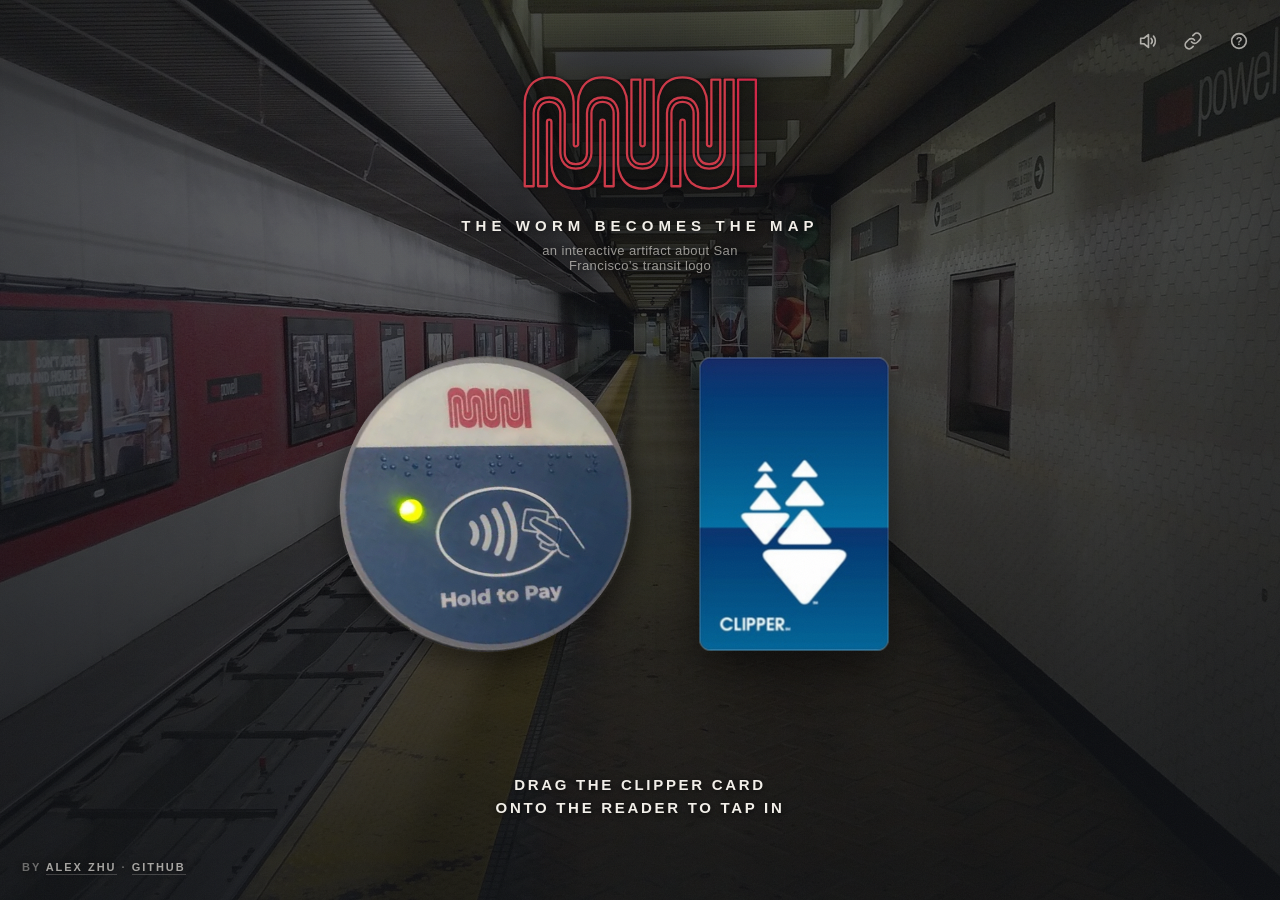
==== index.html @ 680a021d "muniworm title" ====
<!DOCTYPE html>
<html lang="en">
<head>
<meta charset="UTF-8" />
<meta name="viewport" content="width=device-width, initial-scale=1.0" />
<title>muniworm</title>
<meta name="description" content="An interactive piece: San Francisco’s Muni “worm” wordmark draws itself, then morphs into the real Muni Metro light-rail map." />
<meta name="theme-color" content="#11568f" />
<link rel="canonical" href="https://muniworm.vercel.app/" />

<!-- favicon (the worm icon) -->
<link rel="icon" type="image/png" href="muni-worm-icon.png" />
<link rel="apple-touch-icon" href="muni-worm-icon.png" />

<!-- link preview (Open Graph — iMessage, Discord, Slack, Facebook) -->
<meta property="og:type" content="website" />
<meta property="og:site_name" content="muni" />
<meta property="og:title" content="muni · the worm becomes the map" />
<meta property="og:description" content="San Francisco’s Muni “worm” wordmark draws itself, then morphs into the real Muni Metro light-rail map. Tap in and explore." />
<meta property="og:url" content="https://muniworm.vercel.app/" />
<meta property="og:image" content="https://muniworm.vercel.app/og-image.png" />
<meta property="og:image:width" content="1200" />
<meta property="og:image:height" content="630" />
<meta property="og:image:alt" content="The Muni “worm” logo morphed into a stylized San Francisco Muni Metro light-rail map." />

<!-- link preview (Twitter / X) -->
<meta name="twitter:card" content="summary_large_image" />
<meta name="twitter:title" content="muni · the worm becomes the map" />
<meta name="twitter:description" content="San Francisco’s Muni “worm” wordmark draws itself, then morphs into the real Muni Metro light-rail map. Tap in and explore." />
<meta name="twitter:image" content="https://muniworm.vercel.app/og-image.png" />

<link rel="stylesheet" href="styles.css" />
</head>
<body>
  <div class="bg"></div>

  <!-- byline: quiet bottom-left credit, shown on the intro only (fades on tap-in) -->
  <div class="credit" id="credit">by <a href="https://probablyalex.com" target="_blank" rel="noopener noreferrer">Alex Zhu</a> · <a href="https://github.com/probablyalexzhu/muniworm" target="_blank" rel="noopener noreferrer">GitHub</a></div>

  <!-- quiet top-right controls: keyboard help (?) + mute, outline icons -->
  <div class="topright">
    <button class="iconbtn mute" id="mute" type="button" aria-pressed="false" aria-label="Mute sound">
      <svg viewBox="0 0 24 24" aria-hidden="true">
        <path class="spk" d="M4 9 H7.5 L12.5 5 V19 L7.5 15 H4 Z"/>
        <path class="wave" d="M15.5 9.2 A4.2 4.2 0 0 1 15.5 14.8"/>
        <path class="wave" d="M18 6.7 A8 8 0 0 1 18 17.3"/>
        <line class="slash" x1="3.5" y1="3.5" x2="20.5" y2="20.5"/>
      </svg>
    </button>
    <button class="iconbtn share" id="share" type="button" aria-label="Copy a link to this view">
      <svg viewBox="-2 -2 28 28" aria-hidden="true">
        <g class="ic-link">
          <path d="M10 13a5 5 0 0 0 7.54 .54l3-3a5 5 0 0 0-7.07-7.07l-1.72 1.71"/>
          <path d="M14 11a5 5 0 0 0-7.54-.54l-3 3a5 5 0 0 0 7.07 7.07l1.71-1.71"/>
        </g>
        <path class="ic-check" d="M20 6 L9 17 L4 12"/>
      </svg>
    </button>
    <button class="iconbtn help" id="help" type="button" aria-expanded="false" aria-controls="keys" aria-label="Keyboard shortcuts">
      <svg viewBox="0 0 24 24" aria-hidden="true">
        <circle cx="12" cy="12" r="8"/>
        <text class="qm" x="12" y="16">?</text>
      </svg>
    </button>
  </div>

  <!-- brief key legend, toggled by the ? button -->
  <div class="keys" id="keys" aria-label="Keyboard shortcuts">
    <h2 class="keys-title">Controls</h2>
    <dl class="keys-list">
      <dt><kbd>←</kbd><kbd>→</kbd></dt><dd>Wind / unwind the morph</dd>
      <dt><kbd>Home</kbd><kbd>End</kbd></dt><dd>Jump to the worm / the map</dd>
      <dt><kbd>J</kbd><span class="rng">–</span><kbd>T</kbd></dt><dd>Focus a line’s story</dd>
      <dt><kbd>I</kbd></dt><dd>The worm’s story</dd>
      <dt><kbd>Esc</kbd></dt><dd>Clear selection</dd>
    </dl>
  </div>

  <main>
    <!-- intro framing: what this is, shown only before you tap in (fades on body.playing) -->
    <div class="intro-title" id="introTitle" aria-hidden="true">
      <svg class="it-logo" viewBox="0 0 450 242.38083" role="img" aria-label="muni">
        <g class="it-logo-worm">
          <path d="M 186.58169,175.13043 V 86.598007 c 0,0 0,-26.844754 -27.01179,-26.844754 -26.84491,0 -26.84491,26.844754 -26.84491,26.844754 v 69.262123 c 0,0 0,19.2703 -19.27625,19.2703 -19.228462,0 -19.228462,-19.2703 -19.228462,-19.2703 V 86.598007 c 0,0 0,-26.844754 -26.892545,-26.844754 -26.928272,0 -26.928272,26.844754 -26.928272,26.844754 V 213.3429 H 24.999989 V 67.369547 c 0,0 0,-42.36958 42.327744,-42.36958 42.333847,0 42.333847,42.36958 42.333847,42.36958 l 0.16689,73.669633 c 0,0 -0.16689,3.33399 3.62027,3.33399 4.03786,0 3.9125,-3.87083 3.9125,-3.87083 V 67.369547 c 0,0 0,-42.36958 42.20866,-42.36958 42.41126,0 42.3337,42.36958 42.3337,42.36958 l 0.0779,88.490583 c 0,0 -1.2465,26.97011 26.89255,26.97011 28.17478,0 26.88659,-26.97011 26.88659,-26.97011 l 0.0351,-88.490583 c 0,0 0,-42.36958 42.25628,-42.36958 42.28607,0 42.28607,42.36958 42.28607,42.36958 l 0.1252,73.132793 c 0,0 -0.1252,3.87083 3.74562,3.87083 3.82899,0 3.82899,-3.87083 3.82899,-3.87083 V 28.661921 h 15.40543 V 155.86013 c 0,0 0,19.2703 -19.23442,19.2703 -19.2703,0 -19.2703,-19.2703 -19.2703,-19.2703 V 86.598007 c 0,0 0,-26.844754 -26.88659,-26.844754 -26.85071,0 -26.85071,26.844754 -26.85071,26.844754 v 88.532423 c 0,0 0,42.25033 -42.32789,42.25033 -42.29202,0 -42.29202,-42.25033 -42.29202,-42.25033"/>
          <path d="m 71.204583,175.13051 -0.04133,-73.09114 c 0,0 0,-3.870796 -3.835,-3.870796 -3.864667,0 -3.864667,3.870796 -3.864667,3.870796 V 213.34298 H 48.105784 V 86.598104 c 0,0 0,-19.228467 19.222466,-19.228467 19.234603,0 19.234603,19.228467 19.234603,19.228467 v 69.262146 c 0,0 0,26.97006 26.886397,26.97006 26.97607,0 26.97607,-26.97006 26.97607,-26.97006 V 86.598104 c 0,0 -0.33987,-19.228467 19.14513,-19.228467 19.312,0 19.312,19.228467 19.312,19.228467 V 213.34298 h -15.3578 V 102.03937 c 0,0 0,-3.870796 -3.9542,-3.870796 -3.7456,0 -3.7456,3.870796 -3.7456,3.870796 v 73.09114 c 0,0 -0.501,42.25033 -42.3756,42.25033 -41.8744,0 -42.2442,-42.25033 -42.2442,-42.25033"/>
          <path d="M 209.63918,156.03318 V 28.661968 h 15.4056 V 140.50245 c 0,0 -0.37573,3.8708 3.829,3.8708 4.24047,0 3.829,-3.8708 3.829,-3.8708 V 28.661968 h 15.39347 V 155.86025 c 0,0 1.58653,19.27026 -19.22247,19.27026 -20.77333,0 -19.2346,-19.09733 -19.2346,-19.09733"/>
          <path d="m 302.00658,182.83031 v -80.79094 c 0,0 0,-3.870796 -3.9542,-3.870796 -3.7514,0 -3.7514,3.870796 -3.7514,3.870796 V 213.34298 H 278.90131 V 86.598104 c 0,0 -0.3698,-19.228467 19.15107,-19.228467 19.22846,0 19.22846,19.228467 19.22846,19.228467 v 69.262146 c 0,0 0,26.97006 26.9284,26.97006 26.92827,0 26.92827,-26.97006 26.92827,-26.97006 V 28.661968 h 15.39953 V 182.83031 c 0,0 0,34.55053 -42.3278,34.55053 -42.20266,0 -42.20266,-34.55053 -42.20266,-34.55053"/>
        </g>
        <path class="it-logo-i" d="m 394.28444,28.661968 h 30.7156 V 213.34298 h -30.7156 z m 0,0"/>
      </svg>
      <span class="it-line">the worm becomes the map</span>
      <span class="it-sub">an interactive artifact about San Francisco’s transit logo</span>
    </div>
    <div class="case" id="case">
      <div class="screen" id="stage">
      <svg id="svg" viewBox="0 -20 1200 760" aria-label="Muni worm logo morphing into the real Muni Metro light rail map">
        <defs>
          <!-- "goo": blur + alpha-threshold rounds the coastline and merges the neighborhoods into one silhouette -->
          <filter id="goo" x="-4%" y="-4%" width="108%" height="108%">
            <feGaussianBlur in="SourceGraphic" stdDev="3.5" result="b"/>
            <feColorMatrix in="b" type="matrix" values="1 0 0 0 0  0 1 0 0 0  0 0 1 0 0  0 0 0 20 -9"/>
          </filter>
          <clipPath id="frame"><rect x="0" y="-20" width="1200" height="760"/></clipPath>
        </defs>
        <g id="land" clip-path="url(#frame)"><path id="landPath" filter="url(#goo)" d="M756.9 -51.8 L760.7 -51.2 L764.4 -49.7 L768.2 -47.6 L771.9 -44.6 L775.7 -40.8 L779.1 -38.0 L782.3 -36.2 L785.1 -35.2 L787.6 -35.2 L789.4 -35.5 L790.7 -36.2 L791.3 -37.1 L791.3 -38.3 L791.9 -39.0 L793.2 -39.0 L795.1 -38.3 L797.6 -37.1 L799.3 -36.6 L800.2 -36.9 L800.4 -38.0 L799.8 -39.9 L799.6 -41.6 L799.9 -43.2 L800.7 -44.6 L801.9 -45.8 L803.8 -46.9 L806.3 -47.9 L809.4 -48.7 L813.2 -49.3 L815.9 -49.4 L817.4 -49.1 L817.9 -48.3 L817.3 -47.1 L817.4 -46.3 L818.4 -46.0 L820.1 -46.2 L822.6 -46.8 L824.6 -46.8 L826.2 -46.2 L827.3 -44.9 L827.9 -43.0 L828.4 -41.0 L828.7 -38.8 L828.8 -36.5 L828.8 -34.0 L828.5 -31.9 L827.9 -30.4 L826.9 -29.3 L825.7 -28.7 L825.4 -28.0 L826.0 -27.4 L827.6 -26.8 L830.1 -26.2 L831.8 -26.5 L832.7 -27.7 L832.9 -29.9 L832.3 -33.0 L832.3 -35.4 L832.9 -36.9 L834.1 -37.7 L836.0 -37.7 L837.4 -36.5 L838.4 -34.0 L838.8 -30.2 L838.8 -25.2 L839.1 -21.6 L839.8 -19.4 L840.7 -18.7 L841.9 -19.3 L843.0 -20.4 L844.0 -21.9 L844.8 -24.0 L845.4 -26.5 L846.2 -28.3 L847.1 -29.6 L848.2 -30.2 L849.4 -30.2 L850.1 -29.3 L850.1 -27.4 L849.4 -24.6 L848.2 -20.8 L847.6 -18.0 L847.6 -16.2 L848.2 -15.2 L849.4 -15.2 L850.7 -15.8 L851.9 -17.1 L853.2 -19.0 L854.4 -21.5 L855.5 -22.9 L856.5 -23.2 L857.3 -22.4 L857.9 -20.5 L858.0 -18.8 L857.7 -17.2 L856.9 -15.8 L855.7 -14.6 L855.9 -14.1 L857.4 -14.4 L860.4 -15.5 L864.8 -17.4 L867.9 -17.1 L869.8 -14.6 L870.4 -9.9 L869.8 -3.0 L870.1 1.7 L871.3 4.2 L873.5 4.5 L876.6 2.6 L879.1 1.5 L881.0 1.2 L882.3 1.7 L882.9 2.9 L882.9 4.2 L882.3 5.4 L881.0 6.7 L879.1 7.9 L878.5 8.7 L879.1 9.0 L881.0 8.8 L884.1 8.2 L886.0 8.2 L886.6 8.8 L886.0 10.1 L884.1 12.0 L883.4 13.2 L883.7 13.8 L885.1 13.8 L887.6 13.2 L889.6 13.4 L891.2 14.3 L892.3 16.0 L892.9 18.5 L893.7 20.4 L894.6 21.7 L895.7 22.3 L896.9 22.3 L897.9 22.6 L898.5 23.2 L898.8 24.2 L898.8 25.4 L898.2 26.7 L896.9 27.9 L895.1 29.2 L892.6 30.4 L890.7 31.8 L889.4 33.4 L888.8 35.1 L888.8 37.0 L889.3 38.4 L890.2 39.3 L891.6 39.8 L893.5 39.8 L894.9 40.3 L895.9 41.2 L896.3 42.6 L896.3 44.5 L897.3 45.6 L899.1 45.9 L901.9 45.4 L905.7 44.2 L908.2 43.5 L909.4 43.5 L909.4 44.2 L908.2 45.4 L907.7 46.5 L908.0 47.4 L909.1 48.2 L911.0 48.8 L911.9 49.8 L911.9 51.0 L911.0 52.6 L909.1 54.5 L908.0 56.3 L907.7 58.2 L908.2 60.1 L909.4 62.0 L910.9 63.1 L912.4 63.4 L914.1 62.9 L916.0 61.7 L917.7 60.9 L919.3 60.6 L920.7 60.7 L921.9 61.3 L922.6 62.1 L922.6 63.1 L921.9 64.2 L920.7 65.4 L919.8 67.1 L919.1 69.3 L918.8 72.0 L918.8 75.1 L919.8 78.2 L921.6 81.3 L924.4 84.5 L928.2 87.6 L931.3 90.7 L933.8 93.8 L935.7 97.0 L936.9 100.1 L939.0 102.1 L941.8 103.1 L945.4 102.9 L949.8 101.7 L952.3 101.3 L952.9 102.0 L951.6 103.5 L948.5 106.0 L947.1 107.8 L947.4 108.7 L949.4 108.8 L953.2 108.2 L956.0 108.1 L957.9 108.4 L958.8 109.2 L958.8 110.4 L958.0 111.5 L956.5 112.4 L954.1 113.2 L951.0 113.8 L949.4 114.6 L949.4 115.6 L951.0 116.7 L954.1 117.9 L955.9 118.8 L956.2 119.5 L955.1 119.8 L952.6 119.8 L950.5 120.1 L949.0 120.7 L947.9 121.7 L947.3 122.9 L947.7 123.8 L949.3 124.5 L951.9 124.8 L955.7 124.8 L958.7 125.6 L960.9 127.1 L962.3 129.5 L962.9 132.6 L962.1 134.9 L959.9 136.5 L956.3 137.3 L951.3 137.3 L947.6 137.6 L945.1 138.2 L943.8 139.2 L943.8 140.4 L944.6 141.3 L946.2 142.0 L948.5 142.3 L951.6 142.3 L953.2 142.4 L953.2 142.8 L951.6 143.2 L948.5 143.8 L946.2 144.6 L944.6 145.6 L943.8 146.7 L943.8 147.9 L944.3 148.8 L945.2 149.5 L946.6 149.8 L948.5 149.8 L949.4 150.3 L949.4 151.2 L948.5 152.6 L946.6 154.5 L946.3 156.0 L947.6 157.3 L950.4 158.2 L954.8 158.8 L956.9 159.3 L956.9 159.6 L954.8 159.8 L950.4 159.8 L947.1 160.1 L944.9 160.7 L943.8 161.7 L943.8 162.9 L944.6 163.8 L946.2 164.5 L948.5 164.8 L951.6 164.8 L953.2 165.1 L953.2 165.7 L951.6 166.7 L948.5 167.9 L947.1 169.0 L947.4 169.9 L949.4 170.7 L953.2 171.3 L956.2 171.2 L958.4 170.3 L959.8 168.5 L960.4 166.0 L961.0 165.6 L961.6 167.1 L962.3 170.7 L962.9 176.3 L962.9 180.9 L962.3 184.3 L961.0 186.7 L959.1 187.9 L958.0 188.4 L957.7 188.1 L958.2 187.0 L959.4 185.1 L959.3 183.2 L957.7 181.3 L954.8 179.5 L950.4 177.6 L947.3 177.1 L945.4 178.1 L944.8 180.4 L945.4 184.2 L944.8 187.6 L942.9 190.7 L939.8 193.5 L935.4 196.0 L934.0 198.2 L935.5 200.1 L940.1 201.7 L947.6 202.9 L953.2 204.3 L956.9 205.9 L958.8 207.6 L958.8 209.5 L958.2 210.9 L956.9 211.8 L955.1 212.3 L952.6 212.3 L950.7 212.6 L949.4 213.2 L948.8 214.2 L948.8 215.4 L950.5 216.3 L954.0 217.0 L959.1 217.3 L966.0 217.3 L971.3 218.4 L975.1 220.6 L977.3 223.8 L977.9 228.2 L977.1 230.9 L974.9 231.8 L971.3 231.0 L966.3 228.5 L961.9 226.7 L958.2 225.4 L955.1 224.8 L952.6 224.8 L950.7 225.4 L949.4 226.7 L948.8 228.5 L948.8 231.0 L949.3 232.9 L950.2 234.2 L951.6 234.8 L953.5 234.8 L954.9 235.4 L955.9 236.7 L956.3 238.5 L956.3 241.0 L957.1 243.2 L958.7 245.1 L961.0 246.7 L964.1 247.9 L966.5 249.2 L968.0 250.4 L968.8 251.7 L968.8 252.9 L968.0 253.5 L966.5 253.5 L964.1 252.9 L961.0 251.7 L958.8 251.5 L957.6 252.4 L957.3 254.5 L957.9 257.6 L959.3 260.3 L961.5 262.4 L964.4 264.2 L968.2 265.4 L970.1 266.3 L970.1 267.0 L968.2 267.3 L964.4 267.3 L962.4 267.6 L962.1 268.2 L963.5 269.2 L966.6 270.4 L967.9 271.5 L967.3 272.4 L964.8 273.2 L960.4 273.8 L956.6 275.7 L953.5 278.8 L951.0 283.2 L949.1 288.8 L949.1 292.8 L951.0 294.9 L954.8 295.4 L960.4 294.2 L964.8 294.0 L967.9 294.9 L969.8 297.0 L970.4 300.1 L970.9 301.3 L971.2 300.7 L971.3 298.2 L971.3 293.8 L971.5 291.3 L971.8 290.7 L972.3 292.0 L972.9 295.1 L973.5 296.7 L974.1 296.7 L974.8 295.1 L975.4 292.0 L976.2 289.6 L977.1 288.1 L978.2 287.3 L979.4 287.3 L980.7 289.3 L981.9 293.4 L983.2 299.5 L984.4 307.6 L985.4 312.3 L986.0 313.5 L986.3 311.3 L986.3 305.7 L986.6 301.5 L987.3 298.7 L988.2 297.3 L989.4 297.3 L990.4 298.8 L991.0 302.0 L991.3 306.7 L991.3 312.9 L990.5 317.8 L989.0 321.2 L986.6 323.2 L983.5 323.8 L981.2 325.7 L979.6 328.8 L978.8 333.2 L978.8 338.8 L979.1 343.7 L979.8 347.8 L980.7 351.0 L981.9 353.5 L981.6 355.6 L979.8 357.1 L976.3 358.2 L971.3 358.8 L968.0 359.3 L966.5 359.6 L966.6 359.8 L968.5 359.8 L969.9 360.4 L970.9 361.7 L971.3 363.5 L971.3 366.0 L972.4 368.1 L974.6 369.6 L977.9 370.7 L982.3 371.3 L985.5 372.3 L987.7 373.5 L988.8 375.1 L988.8 377.0 L990.1 378.2 L992.6 378.8 L996.3 378.8 L1001.3 378.2 L1005.2 379.3 L1008.0 382.1 L1009.8 386.7 L1010.4 392.9 L1007.1 397.9 L999.9 401.7 L988.8 404.2 L973.8 405.4 L962.3 406.7 L954.1 407.9 L949.4 409.2 L948.2 410.4 L945.2 410.9 L940.5 410.6 L934.1 409.5 L926.0 407.6 L919.9 406.7 L915.9 406.7 L913.8 407.6 L913.8 409.5 L914.4 411.2 L915.7 412.8 L917.6 414.2 L920.1 415.4 L927.6 416.2 L940.1 416.5 L957.6 416.3 L980.1 415.7 L997.3 416.2 L1009.1 417.8 L1015.7 420.4 L1016.9 424.2 L1018.7 426.8 L1020.9 428.4 L1023.5 428.8 L1026.6 428.2 L1029.9 429.3 L1033.4 432.1 L1036.9 436.7 L1040.7 442.9 L1044.1 448.1 L1047.3 452.1 L1050.1 455.1 L1052.6 457.0 L1054.3 458.8 L1055.2 460.7 L1055.4 462.6 L1054.8 464.5 L1052.4 465.9 L1048.4 466.8 L1042.6 467.3 L1035.1 467.3 L1029.4 467.8 L1025.7 468.7 L1023.8 470.1 L1023.8 472.0 L1024.4 473.7 L1025.7 475.3 L1027.6 476.7 L1030.1 477.9 L1033.5 478.7 L1037.9 479.0 L1043.2 478.8 L1049.4 478.2 L1052.9 478.4 L1053.5 479.3 L1051.3 481.0 L1046.3 483.5 L1041.5 485.4 L1036.8 486.7 L1032.3 487.3 L1027.9 487.3 L1024.3 487.0 L1021.5 486.3 L1019.4 485.4 L1018.2 484.2 L1016.9 484.0 L1015.7 484.9 L1014.4 487.0 L1013.2 490.1 L1012.3 492.8 L1011.6 494.9 L1011.3 496.7 L1011.3 497.9 L1011.6 498.8 L1012.3 499.5 L1013.2 499.8 L1014.4 499.8 L1015.2 500.9 L1015.5 503.1 L1015.4 506.3 L1014.8 510.7 L1014.6 514.2 L1014.9 516.7 L1015.7 518.2 L1016.9 518.8 L1018.5 518.5 L1020.4 517.3 L1022.6 515.1 L1025.1 512.0 L1027.3 509.6 L1029.1 508.1 L1030.7 507.3 L1031.9 507.3 L1033.7 508.2 L1035.9 510.1 L1038.5 512.9 L1041.6 516.7 L1044.9 519.5 L1048.4 521.3 L1051.9 522.3 L1055.7 522.3 L1059.0 521.7 L1061.8 520.4 L1064.1 518.5 L1066.0 516.0 L1067.9 515.1 L1069.8 515.7 L1071.6 517.9 L1073.5 521.7 L1075.2 524.2 L1076.8 525.4 L1078.2 525.4 L1079.4 524.2 L1081.0 523.4 L1082.9 523.1 L1085.1 523.2 L1087.6 523.8 L1089.1 524.8 L1089.8 526.0 L1089.4 527.6 L1088.2 529.5 L1087.4 531.2 L1087.1 532.8 L1087.3 534.2 L1087.9 535.4 L1089.3 536.2 L1091.5 536.5 L1094.4 536.3 L1098.2 535.7 L1101.2 535.7 L1103.4 536.3 L1104.8 537.6 L1105.4 539.5 L1106.5 540.9 L1108.0 541.8 L1110.1 542.3 L1112.6 542.3 L1114.1 542.6 L1114.8 543.2 L1114.4 544.2 L1113.2 545.4 L1112.7 546.3 L1113.0 547.0 L1114.1 547.3 L1116.0 547.3 L1117.1 548.5 L1117.4 551.0 L1116.9 554.8 L1115.7 559.8 L1113.4 563.8 L1109.9 567.0 L1105.4 569.2 L1099.8 570.4 L1095.7 571.8 L1093.2 573.4 L1092.3 575.1 L1092.9 577.0 L1094.0 578.1 L1095.5 578.4 L1097.6 577.9 L1100.1 576.7 L1102.6 575.9 L1105.1 575.6 L1107.6 575.7 L1110.1 576.3 L1110.2 577.3 L1108.0 578.5 L1103.5 580.1 L1096.6 582.0 L1092.4 584.3 L1090.9 587.1 L1091.9 590.4 L1095.7 594.2 L1097.3 596.3 L1096.6 597.0 L1093.8 596.0 L1088.8 593.5 L1085.2 592.3 L1083.0 592.3 L1082.3 593.5 L1082.9 596.0 L1084.8 598.7 L1087.9 601.5 L1092.3 604.5 L1097.9 607.6 L1101.9 610.4 L1104.4 612.9 L1105.4 615.1 L1104.8 617.0 L1103.8 618.4 L1102.6 619.3 L1101.0 619.8 L1099.1 619.8 L1097.1 619.2 L1094.9 617.9 L1092.6 616.0 L1090.1 613.5 L1087.9 612.1 L1086.0 611.8 L1084.4 612.6 L1083.2 614.5 L1084.0 617.1 L1086.8 620.6 L1091.6 624.8 L1098.5 629.8 L1103.4 633.7 L1106.2 636.5 L1106.9 638.2 L1105.7 638.8 L1103.5 638.4 L1100.4 636.8 L1096.3 634.2 L1091.3 630.4 L1087.3 628.2 L1084.1 627.6 L1081.9 628.5 L1080.7 631.0 L1081.0 633.8 L1082.9 637.0 L1086.3 640.4 L1091.3 644.2 L1093.8 646.0 L1093.8 646.0 L1091.3 644.2 L1086.3 640.4 L1082.1 638.2 L1078.7 637.6 L1076.0 638.5 L1074.1 641.0 L1073.7 643.7 L1074.6 646.5 L1076.9 649.5 L1080.7 652.6 L1082.7 654.5 L1083.0 655.1 L1081.6 654.5 L1078.5 652.6 L1075.9 650.9 L1073.7 649.3 L1071.9 647.9 L1070.7 646.7 L1069.9 645.4 L1069.6 644.2 L1069.8 642.9 L1070.4 641.7 L1070.5 640.7 L1070.2 640.1 L1069.4 639.8 L1068.2 639.8 L1067.3 639.5 L1066.6 638.8 L1066.3 637.9 L1066.3 636.7 L1065.5 635.1 L1064.0 633.2 L1061.6 631.0 L1058.5 628.5 L1055.5 626.7 L1052.7 625.4 L1050.1 624.8 L1047.6 624.8 L1045.2 624.3 L1043.0 623.4 L1041.0 622.0 L1039.1 620.1 L1036.6 618.7 L1033.5 617.8 L1029.8 617.3 L1025.4 617.3 L1022.1 617.0 L1019.9 616.3 L1018.8 615.4 L1018.8 614.2 L1018.2 612.8 L1016.9 611.2 L1015.1 609.5 L1012.6 607.6 L1010.4 604.6 L1008.5 600.6 L1006.9 595.4 L1005.7 589.2 L1004.3 584.5 L1002.7 581.3 L1001.0 579.8 L999.1 579.8 L996.9 580.9 L994.4 583.1 L991.6 586.3 L988.5 590.7 L985.4 593.8 L982.3 595.7 L979.1 596.3 L976.0 595.7 L973.5 596.2 L971.6 597.8 L970.4 600.4 L969.8 604.2 L969.6 607.0 L969.9 608.8 L970.7 609.8 L971.9 609.8 L973.4 610.4 L974.9 611.7 L976.6 613.5 L978.5 616.0 L980.4 617.9 L982.3 619.2 L984.1 619.8 L986.0 619.8 L988.7 620.9 L992.1 623.1 L996.3 626.3 L1001.3 630.7 L1004.9 634.6 L1007.1 638.1 L1007.9 641.0 L1007.3 643.5 L1005.5 646.8 L1002.7 650.9 L998.8 655.7 L993.8 661.3 L990.1 666.0 L987.6 669.8 L986.3 672.6 L986.3 674.5 L986.9 676.3 L988.2 678.2 L990.1 680.1 L992.6 682.0 L994.4 683.7 L995.7 685.3 L996.3 686.7 L996.3 687.9 L997.4 688.5 L999.6 688.5 L1002.9 687.9 L1007.3 686.7 L1010.9 686.2 L1013.7 686.5 L1015.7 687.6 L1016.9 689.5 L1015.7 690.9 L1011.9 691.8 L1005.7 692.3 L996.9 692.3 L988.2 691.7 L979.4 690.4 L970.7 688.5 L961.9 686.0 L954.9 684.8 L949.6 684.8 L946.0 686.0 L944.1 688.5 L942.1 689.9 L939.9 690.3 L937.6 689.5 L935.1 687.6 L932.4 686.2 L929.6 685.3 L926.6 684.8 L923.5 684.8 L921.0 685.3 L919.1 686.2 L917.9 687.6 L917.3 689.5 L912.7 691.0 L904.3 692.3 L891.9 693.2 L875.7 693.8 L828.2 694.3 L749.4 694.6 L639.4 694.8 L498.2 694.8 L391.0 689.9 L317.9 680.3 L278.8 665.7 L273.8 646.3 L269.4 627.4 L265.7 609.0 L262.6 591.0 L260.1 573.5 L257.9 554.2 L256.0 532.9 L254.4 509.8 L253.2 484.8 L251.9 465.4 L250.7 451.7 L249.4 443.5 L248.2 441.0 L247.4 437.9 L247.1 434.2 L247.3 429.8 L247.9 424.8 L247.7 418.5 L246.8 411.0 L245.1 402.3 L242.6 392.3 L240.4 380.6 L238.5 367.1 L236.9 352.0 L235.7 335.1 L234.3 320.1 L232.7 307.0 L231.0 295.7 L229.1 286.3 L227.7 274.5 L226.8 260.1 L226.3 243.2 L226.3 223.8 L226.0 209.3 L225.4 199.6 L224.4 194.8 L223.2 194.8 L221.9 194.0 L220.7 192.4 L219.4 190.1 L218.2 187.0 L217.4 183.7 L217.1 180.3 L217.3 176.7 L217.9 172.9 L218.7 170.1 L219.6 168.2 L220.7 167.3 L221.9 167.3 L222.9 166.7 L223.5 165.4 L223.8 163.5 L223.8 161.0 L224.3 158.8 L225.2 157.0 L226.6 155.4 L228.5 154.2 L229.8 152.9 L230.4 151.7 L230.4 150.4 L229.8 149.2 L230.2 148.1 L231.8 147.1 L234.4 146.3 L238.2 145.7 L242.6 143.5 L247.6 139.8 L253.2 134.5 L259.4 127.6 L265.5 122.6 L271.5 119.5 L277.3 118.2 L282.9 118.8 L288.0 119.0 L292.7 118.7 L296.9 117.9 L300.7 116.7 L304.8 116.3 L309.1 117.0 L313.8 118.5 L318.8 121.0 L322.9 122.6 L326.0 123.2 L328.2 122.9 L329.4 121.7 L331.5 120.7 L334.3 120.1 L337.9 119.8 L342.3 119.8 L346.2 119.2 L349.6 117.9 L352.6 116.0 L355.1 113.5 L357.9 111.7 L361.0 110.4 L364.4 109.8 L368.2 109.8 L371.6 109.2 L374.8 107.9 L377.6 106.0 L380.1 103.5 L382.7 100.3 L385.5 96.2 L388.5 91.3 L391.6 85.7 L394.4 79.3 L396.9 72.1 L399.1 64.2 L401.0 55.4 L403.2 47.4 L405.7 40.3 L408.5 33.8 L411.6 28.2 L414.8 19.9 L417.9 9.0 L421.0 -4.6 L424.1 -20.8 L427.1 -33.0 L429.9 -41.2 L432.6 -45.2 L435.1 -45.2 L437.3 -44.4 L439.1 -42.9 L440.7 -40.5 L441.9 -37.4 L444.6 -34.9 L448.7 -33.0 L454.1 -31.8 L461.0 -31.2 L466.8 -29.7 L471.5 -27.6 L475.1 -24.6 L477.6 -20.8 L479.8 -18.2 L481.6 -16.6 L483.2 -16.2 L484.4 -16.8 L485.5 -16.8 L486.5 -16.2 L487.3 -14.9 L487.9 -13.0 L489.3 -11.2 L491.5 -9.3 L494.4 -7.4 L498.2 -5.5 L502.6 -4.1 L507.6 -3.2 L513.2 -2.7 L519.4 -2.7 L525.9 -3.3 L532.4 -4.6 L539.1 -6.5 L546.0 -9.0 L552.9 -10.8 L559.8 -12.1 L566.6 -12.7 L573.5 -12.7 L580.9 -13.3 L588.7 -14.6 L596.9 -16.5 L605.7 -19.0 L612.7 -20.8 L618.0 -22.1 L621.6 -22.7 L623.5 -22.7 L624.8 -22.4 L625.4 -21.8 L625.4 -20.8 L624.8 -19.6 L627.4 -19.0 L633.4 -19.0 L642.6 -19.6 L655.1 -20.8 L664.9 -21.2 L672.1 -20.5 L676.6 -19.0 L678.5 -16.5 L680.2 -14.7 L681.8 -13.8 L683.2 -13.7 L684.4 -14.3 L685.4 -15.2 L686.0 -16.5 L686.3 -18.0 L686.3 -19.9 L685.9 -21.5 L684.9 -22.7 L683.5 -23.7 L681.6 -24.3 L681.0 -24.7 L681.6 -25.1 L683.5 -25.2 L686.6 -25.2 L689.0 -25.7 L690.5 -26.6 L691.3 -28.0 L691.3 -29.9 L691.9 -31.3 L693.2 -32.2 L695.1 -32.7 L697.6 -32.7 L699.6 -32.2 L701.2 -31.3 L702.3 -29.9 L702.9 -28.0 L703.8 -26.9 L705.1 -26.6 L706.6 -27.1 L708.5 -28.3 L710.4 -29.1 L712.3 -29.4 L714.1 -29.3 L716.0 -28.7 L717.6 -29.0 L718.8 -30.2 L719.8 -32.4 L720.4 -35.5 L720.9 -36.9 L721.2 -36.6 L721.3 -34.6 L721.3 -30.8 L721.6 -27.6 L722.3 -24.7 L723.2 -22.4 L724.4 -20.5 L726.2 -19.0 L728.4 -17.7 L731.0 -16.8 L734.1 -16.2 L737.1 -16.2 L739.9 -16.8 L742.6 -18.0 L745.1 -19.9 L746.8 -21.6 L747.7 -23.2 L747.9 -24.6 L747.3 -25.8 L747.1 -26.8 L747.4 -27.4 L748.2 -27.7 L749.4 -27.7 L749.9 -28.3 L749.6 -29.6 L748.5 -31.5 L746.6 -34.0 L746.0 -35.5 L746.6 -36.2 L748.5 -35.8 L751.6 -34.6 L754.0 -33.3 L755.5 -32.1 L756.3 -30.8 L756.3 -29.6 L757.1 -28.7 L758.7 -28.0 L761.0 -27.7 L764.1 -27.7 L765.9 -27.9 L766.2 -28.2 L765.1 -28.7 L762.6 -29.3 L761.0 -30.1 L760.4 -31.0 L760.7 -32.1 L761.9 -33.3 L763.4 -34.1 L764.9 -34.4 L766.6 -34.3 L768.5 -33.7 L768.7 -34.3 L767.1 -36.2 L763.8 -39.3 L758.8 -43.7 L755.1 -47.1 L752.6 -49.6 L751.3 -51.2 L751.3 -51.8 L752.3 -52.1 L754.1 -52.1ZM1025.7 -205.2 L1026.9 -205.2 L1027.7 -204.7 L1028.0 -203.8 L1027.9 -202.4 L1027.3 -200.5 L1028.5 -198.7 L1031.6 -196.8 L1036.6 -194.9 L1043.5 -193.0 L1050.2 -188.3 L1056.8 -180.8 L1063.2 -170.5 L1069.4 -157.4 L1074.6 -147.1 L1078.7 -139.6 L1081.6 -134.9 L1083.5 -133.0 L1084.6 -130.7 L1084.9 -127.9 L1084.4 -124.6 L1083.2 -120.8 L1083.4 -117.9 L1084.9 -115.7 L1087.9 -114.3 L1092.3 -113.7 L1094.3 -113.2 L1094.0 -112.9 L1091.3 -112.7 L1086.3 -112.7 L1082.6 -112.1 L1080.1 -110.8 L1078.8 -109.0 L1078.8 -106.5 L1078.5 -104.3 L1077.9 -102.4 L1076.9 -100.8 L1075.7 -99.6 L1072.6 -97.7 L1067.6 -95.2 L1060.7 -92.1 L1051.9 -88.3 L1045.7 -84.3 L1041.9 -79.9 L1040.7 -75.2 L1041.9 -70.2 L1044.0 -66.0 L1046.8 -62.6 L1050.4 -59.9 L1054.8 -58.0 L1058.8 -57.4 L1062.6 -58.0 L1066.0 -59.9 L1069.1 -63.0 L1072.4 -65.4 L1075.9 -66.9 L1079.4 -67.7 L1083.2 -67.7 L1086.2 -68.0 L1088.4 -68.7 L1089.8 -69.6 L1090.4 -70.8 L1091.5 -71.9 L1093.0 -72.9 L1095.1 -73.7 L1097.6 -74.3 L1099.9 -74.6 L1102.1 -74.6 L1104.1 -74.3 L1106.0 -73.7 L1107.3 -72.6 L1107.9 -71.0 L1107.9 -69.0 L1107.3 -66.5 L1106.0 -64.1 L1104.1 -61.9 L1101.6 -59.9 L1098.5 -58.0 L1096.3 -54.7 L1095.1 -50.1 L1094.8 -44.0 L1095.4 -36.5 L1095.5 -30.4 L1095.2 -25.7 L1094.4 -22.4 L1093.2 -20.5 L1089.6 -19.4 L1083.7 -19.1 L1075.4 -19.6 L1064.8 -20.8 L1055.4 -23.0 L1047.3 -26.2 L1040.4 -30.2 L1034.8 -35.2 L1030.9 -39.4 L1028.7 -42.9 L1028.2 -45.5 L1029.4 -47.4 L1030.5 -50.5 L1031.5 -54.9 L1032.3 -60.5 L1032.9 -67.4 L1032.4 -74.4 L1030.9 -81.6 L1028.2 -89.0 L1024.4 -96.5 L1021.2 -102.1 L1018.4 -105.8 L1016.0 -107.7 L1014.1 -107.7 L1012.9 -108.2 L1012.3 -109.1 L1012.3 -110.5 L1012.9 -112.4 L1011.9 -116.2 L1009.4 -121.8 L1005.4 -129.3 L999.8 -138.7 L995.5 -146.6 L992.7 -153.2 L991.3 -158.3 L991.3 -162.1 L991.8 -166.2 L992.7 -170.5 L994.1 -175.2 L996.0 -180.2 L998.4 -184.3 L1001.2 -187.4 L1004.4 -189.6 L1008.2 -190.8 L1011.6 -192.4 L1014.8 -194.3 L1017.6 -196.5 L1020.1 -199.0 L1021.9 -201.0 L1023.2 -202.6 L1023.8 -203.7 L1023.8 -204.3 L1024.1 -204.7 L1024.8 -205.1Z M885.1 182.8 L890.3 177.4 L896.0 171.5 L901.9 165.7 L907.6 160.0 L910.8 157.4 L909.8 159.8 L909.3 158.7 L909.9 151.8 L910.4 144.2 L910.9 136.2 L911.5 129.0 L911.7 124.2 L910.9 117.9 L910.0 108.1 L908.6 97.1 L907.8 85.6 L908.8 84.4 L910.8 89.2 L908.4 87.1 L911.2 84.5 L897.3 89.5 L900.5 89.2 L874.5 62.5 L883.0 55.1 L911.3 47.3 L928.5 55.7 L936.6 62.3 L943.5 70.8 L944.9 82.5 L945.7 93.5 L947.0 104.0 L947.9 114.1 L948.9 122.4 L948.7 131.0 L948.1 138.9 L947.6 146.7 L947.0 154.6 L946.4 162.6 L945.0 172.0 L939.8 180.8 L933.5 186.8 L928.0 192.3 L922.5 197.7 L917.1 203.3 L911.6 208.9Z"/></g>
        <g id="stations"></g>
        <g id="lines"></g>
        <g id="caps"></g>
        <!-- the REAL Landor "muni" worm (Wikimedia Commons, public domain). These exact paths are the morph sources. -->
        <g id="worm" transform="translate(330,205) scale(1.2)">
          <path d="M 186.58169,175.13043 V 86.598007 c 0,0 0,-26.844754 -27.01179,-26.844754 -26.84491,0 -26.84491,26.844754 -26.84491,26.844754 v 69.262123 c 0,0 0,19.2703 -19.27625,19.2703 -19.228462,0 -19.228462,-19.2703 -19.228462,-19.2703 V 86.598007 c 0,0 0,-26.844754 -26.892545,-26.844754 -26.928272,0 -26.928272,26.844754 -26.928272,26.844754 V 213.3429 H 24.999989 V 67.369547 c 0,0 0,-42.36958 42.327744,-42.36958 42.333847,0 42.333847,42.36958 42.333847,42.36958 l 0.16689,73.669633 c 0,0 -0.16689,3.33399 3.62027,3.33399 4.03786,0 3.9125,-3.87083 3.9125,-3.87083 V 67.369547 c 0,0 0,-42.36958 42.20866,-42.36958 42.41126,0 42.3337,42.36958 42.3337,42.36958 l 0.0779,88.490583 c 0,0 -1.2465,26.97011 26.89255,26.97011 28.17478,0 26.88659,-26.97011 26.88659,-26.97011 l 0.0351,-88.490583 c 0,0 0,-42.36958 42.25628,-42.36958 42.28607,0 42.28607,42.36958 42.28607,42.36958 l 0.1252,73.132793 c 0,0 -0.1252,3.87083 3.74562,3.87083 3.82899,0 3.82899,-3.87083 3.82899,-3.87083 V 28.661921 h 15.40543 V 155.86013 c 0,0 0,19.2703 -19.23442,19.2703 -19.2703,0 -19.2703,-19.2703 -19.2703,-19.2703 V 86.598007 c 0,0 0,-26.844754 -26.88659,-26.844754 -26.85071,0 -26.85071,26.844754 -26.85071,26.844754 v 88.532423 c 0,0 0,42.25033 -42.32789,42.25033 -42.29202,0 -42.29202,-42.25033 -42.29202,-42.25033"/>
          <path d="m 394.28444,28.661968 h 30.7156 V 213.34298 h -30.7156 z m 0,0"/>
          <path d="m 71.204583,175.13051 -0.04133,-73.09114 c 0,0 0,-3.870796 -3.835,-3.870796 -3.864667,0 -3.864667,3.870796 -3.864667,3.870796 V 213.34298 H 48.105784 V 86.598104 c 0,0 0,-19.228467 19.222466,-19.228467 19.234603,0 19.234603,19.228467 19.234603,19.228467 v 69.262146 c 0,0 0,26.97006 26.886397,26.97006 26.97607,0 26.97607,-26.97006 26.97607,-26.97006 V 86.598104 c 0,0 -0.33987,-19.228467 19.14513,-19.228467 19.312,0 19.312,19.228467 19.312,19.228467 V 213.34298 h -15.3578 V 102.03937 c 0,0 0,-3.870796 -3.9542,-3.870796 -3.7456,0 -3.7456,3.870796 -3.7456,3.870796 v 73.09114 c 0,0 -0.501,42.25033 -42.3756,42.25033 -41.8744,0 -42.2442,-42.25033 -42.2442,-42.25033"/>
          <path d="M 209.63918,156.03318 V 28.661968 h 15.4056 V 140.50245 c 0,0 -0.37573,3.8708 3.829,3.8708 4.24047,0 3.829,-3.8708 3.829,-3.8708 V 28.661968 h 15.39347 V 155.86025 c 0,0 1.58653,19.27026 -19.22247,19.27026 -20.77333,0 -19.2346,-19.09733 -19.2346,-19.09733"/>
          <path d="m 302.00658,182.83031 v -80.79094 c 0,0 0,-3.870796 -3.9542,-3.870796 -3.7514,0 -3.7514,3.870796 -3.7514,3.870796 V 213.34298 H 278.90131 V 86.598104 c 0,0 -0.3698,-19.228467 19.15107,-19.228467 19.22846,0 19.22846,19.228467 19.22846,19.228467 v 69.262146 c 0,0 0,26.97006 26.9284,26.97006 26.92827,0 26.92827,-26.97006 26.92827,-26.97006 V 28.661968 h 15.39953 V 182.83031 c 0,0 0,34.55053 -42.3278,34.55053 -42.20266,0 -42.20266,-34.55053 -42.20266,-34.55053"/>
        </g>
      </svg>
      <div class="legend" id="legend"></div>
      <!-- arrow-key indicator: wind/unwind the worm; also clickable. Inside the screen so it shares the legend's left edge. -->
      <div class="winder" id="winder">
        <button class="winder-key" id="windPrev" type="button" aria-label="Unwind (left arrow)">
          <svg viewBox="0 0 24 24" aria-hidden="true"><path d="M15 5 L7 12 L15 19 Z" /></svg>
        </button>
        <button class="winder-key" id="windNext" type="button" aria-label="Wind (right arrow)">
          <svg viewBox="0 0 24 24" aria-hidden="true"><path d="M9 5 L17 12 L9 19 Z" /></svg>
        </button>
      </div>
      </div>
    </div>

    <div class="reader" id="reader"></div>
    <div class="ccard" id="ccard" role="button" tabindex="0" aria-label="Drag the Clipper card onto the reader to tap in"></div>
    <div class="hint" id="hint">drag the clipper card onto the reader to tap in</div>
    <div class="exit" id="exit">click anywhere to tap off</div>
  </main>

  <!-- line explorer (finished-map only): hover/tap a line -> its story. A fragment of the map itself:
       a route spine with two terminus markers brackets the card, colored to the line. -->
  <aside class="lineinfo" id="lineinfo" aria-live="polite">
    <div class="li-spine" aria-hidden="true">
      <span class="li-term li-term-a"></span>
      <span class="li-rail"></span>
      <span class="li-term li-term-b"></span>
    </div>
    <div class="li-body">
      <div class="li-head">
        <span class="li-title"><span class="li-name"></span><span class="li-sub"></span></span>
        <span class="li-badge"></span>
      </div>
      <p class="li-text"></p>
      <div class="li-termini"><span class="li-end li-from"></span><span class="li-arrow">→</span><span class="li-end li-to"></span></div>
    </div>
  </aside>

<script type="module" src="src/main.js"></script>
</body>
</html>
---- styles.css ----
:root{
    /* --- vintage SF bus palette (sampled from a photo of an old Muni bus) --- */
    --bus-white:#cacfd5;     /* cool off-white  */
    --bus-orange:#ba6e3a;    /* burnt orange    */
    --bus-red:#942f25;       /* weathered brick red */

    --bg:#cacfd5; --ink:#2c2620; --muted:#736a5e;
    --worm:#cc3847;          /* the Muni worm — original Landor logo red (from worm_logo.svg) */
    --worm-i:#cf2645;        /* the "i" bar — the original logo's second, slightly more crimson tone */
    --land:#c1beb6;          /* SF silhouette, warm landmass under the off-white */
    --accent:var(--bus-orange);   /* UI accent (play button, scrubber) */
    --grid:rgba(70,52,36,.12);
    --track:rgba(48,34,22,.16);
    --panel:rgba(44,32,20,.05);
    --panel-bd:rgba(44,32,20,.18);
    --thumb:#fff;
    --bgA:#dde0e5; --bgB:#c4c1ba;   /* body vignette stops */
  }
  *{box-sizing:border-box;margin:0;padding:0}
  html,body{height:100%; overflow:hidden}
  body{
    background:#0b0d11;
    color:var(--ink); font-family:"Helvetica Neue",Helvetica,Arial,sans-serif;
    min-height:100vh; display:flex; flex-direction:column; justify-content:center; overflow-x:hidden; position:relative;
  }
  /* the Powell platform — its own layer so it can dim + blur (rack-focus) when you tap in */
  .bg{ position:fixed; inset:0; z-index:0; pointer-events:none;
    background:
      radial-gradient(112% 98% at 50% 37%, rgba(14,16,20,.32) 24%, rgba(14,16,20,.62) 56%, rgba(14,16,20,.93) 100%),
      linear-gradient(rgba(14,16,20,.5), rgba(14,16,20,.62)),
      url("powell.jpg") center/cover no-repeat;
    transition:filter 1.4s ease, transform 1.4s ease; }
  body.playing .bg{ filter:blur(8px) brightness(.4) saturate(.85); transform:scale(1.07); }
  body::before{ content:"";position:fixed;inset:0;pointer-events:none;z-index:0;
    background-image:radial-gradient(var(--grid) 1px, transparent 1.4px);
    background-size:34px 34px;
    -webkit-mask-image:radial-gradient(circle at 52% 42%, #000 0%, rgba(0,0,0,.22) 72%, transparent 100%);
            mask-image:radial-gradient(circle at 52% 42%, #000 0%, rgba(0,0,0,.22) 72%, transparent 100%); }
  body::after{ content:"";position:fixed;inset:0;pointer-events:none;z-index:50;opacity:.04;
    background-image:url("data:image/svg+xml,%3Csvg xmlns='http://www.w3.org/2000/svg' width='160' height='160'%3E%3Cfilter id='n'%3E%3CfeTurbulence type='fractalNoise' baseFrequency='.9' numOctaves='2'/%3E%3C/filter%3E%3Crect width='100%25' height='100%25' filter='url(%23n)'/%3E%3C/svg%3E"); }

  main{position:relative;z-index:1;display:flex;align-items:center;justify-content:center;
       min-height:100vh;padding:clamp(14px,3.5vh,46px) clamp(10px,3vw,40px)}

  /* map screen wrapper — fills the whole viewport (full-bleed at any aspect ratio); revealed on tap-in.
     The dive-in is a centred zoom from .82 → 1; no JS sizing, so resizing/rotating just works. */
  .case{ position:fixed; inset:0; z-index:1; isolation:isolate;
    opacity:0; pointer-events:none; transform:scale(.82); transform-origin:center;
    transition:opacity .6s ease, transform 1.5s cubic-bezier(.45,.05,.25,1); }
  .case.shown{ opacity:1; pointer-events:auto; transform:scale(1); }

  /* backlit screen — fills the case (= the viewport); the gradient runs edge-to-edge */
  .screen{ position:absolute; inset:0; overflow:hidden;
    background:radial-gradient(125% 115% at 50% 36%, #dadfe5 0%, #c6cbd1 58%, #b6bbc2 100%); }
  .screen.power{ animation:power 1.1s ease both; }
  @keyframes power{ 0%{filter:brightness(.25)} 7%{filter:brightness(1.35)} 11%{filter:brightness(.45)} 19%{filter:brightness(1.2)} 27%{filter:brightness(.7)} 42%{filter:brightness(1.06)} 60%{filter:brightness(.96)} 100%{filter:brightness(1)} }
  svg{width:100%;height:100%;display:block;overflow:visible}
  #landPath{fill:var(--land)}
  #land{ opacity:0; transition:opacity .8s ease; }   /* SF silhouette appears only after the morph completes */
  #land.show{ opacity:1; }
  #caps{ opacity:0; transition:opacity .8s ease; }   /* line end caps appear with the finished map */
  #caps.show{ opacity:1; }
  #worm path{fill:var(--worm)}
  #worm path:nth-child(2){fill:var(--worm-i)}   /* the "i" bar is a hair more crimson in the original logo */
  #lines, #stations{filter:drop-shadow(0 1.5px 1.5px rgba(70,40,22,.32))}
  #stations .hub{fill:var(--bg);stroke:var(--ink)}

  /* line legend — real-transit-map circle markers, overlaid on the map (left) */
  .legend{ position:absolute; left:clamp(8px,1.8%,22px); top:clamp(8px,2.4%,26px); z-index:4;
    display:flex; flex-direction:column; gap:clamp(1px,.3vw,4px); align-items:flex-start; pointer-events:none;
    opacity:0; transition:opacity .8s ease; }   /* hidden until the morph completes, then fades in with the land + end caps */
  .legend.show{ opacity:1; }
  .chip{ --c:#888; display:flex; align-items:center; gap:clamp(6px,.8vw,10px);
    padding:5px 16px 5px 0;                       /* transparent pad -> bigger, more forgiving hit target (rows nearly touch; badge unmoved) */
    opacity:.22; transition:opacity .45s ease; }
  .chip .badge{ width:clamp(20px,2.4vw,30px); aspect-ratio:1; border-radius:50%;
    display:grid; place-items:center; background:var(--c); color:#fff;
    font-family:"Helvetica Neue",Helvetica,Arial,sans-serif; font-weight:800; line-height:1;
    font-size:clamp(11px,1.4vw,16px); }
  .chip .nm{ font-weight:700; font-size:clamp(9.5px,1.1vw,13px); color:var(--ink);
    letter-spacing:.01em; white-space:nowrap; text-shadow:0 1px 2px rgba(255,255,255,.5); }
  .chip.on{ opacity:1 }
  /* the worm chip badge is the SFMTA app icon, cropped to the circle (no letter) */
  .chip-worm .badge{ background:#0C6CB5 url("muni-worm-icon.png") center/cover no-repeat; }
  /* the worm story re-reveals the actual morph-source #worm logo (exact pre-morph position/size).
     transition is scoped to .reveal so the morph's instant worm<->lines hand-off is never cross-faded. */
  #worm.reveal{ transition:opacity .5s ease; }
  .chip.press .badge{ animation:winderpress .26s ease; }   /* same depress flash as the arrow keys, on click / tap / J K L M N T */

  /* ---- wind / unwind: arrow-key indicator (bottom-left), styled to match the route-list badges ---- */
  .winder{ position:absolute; left:clamp(8px,1.8%,22px); bottom:clamp(10px,3vh,28px); z-index:6;
    display:flex; align-items:center; gap:clamp(6px,.8vw,10px);
    opacity:0; transform:translateY(6px); transition:opacity .6s ease, transform .6s ease; pointer-events:none; }
  body.playing.winder-ready .winder{ opacity:1; transform:none; pointer-events:auto; }   /* hidden through the first morph (unobstructed logo reveal); shown once it completes or the user presses an arrow */
  .winder-key{ width:clamp(20px,2.4vw,30px); aspect-ratio:1; border-radius:50%; border:0; padding:0; cursor:pointer;
    display:grid; place-items:center; -webkit-tap-highlight-color:transparent;
    background:#BB6F3C; color:#fff;
    transition:transform .12s cubic-bezier(.3,1.4,.5,1), filter .15s ease; }
  .winder-key svg{ width:58%; height:58%; fill:#fff; stroke:none; }
  .winder-key:hover{ filter:brightness(1.08); }
  .winder-key:active, .winder-key.press{ transform:scale(.82); filter:brightness(.92); }
  .winder-key.press{ animation:winderpress .26s ease; }
  @keyframes winderpress{ 0%{transform:scale(1)} 34%{transform:scale(.8); filter:brightness(.88)} 100%{transform:scale(1)} }

  /* ---- top-right controls: help (?) + mute, quiet outline icons ---- */
  .topright{ position:fixed; top:clamp(8px,2.4%,26px); right:clamp(8px,1.8%,22px); z-index:60;
    display:flex; align-items:center; gap:clamp(2px,.6vw,8px); transition:opacity .5s ease; }
  /* clear the chrome through the draw + first morph (like the winder) so nothing competes with the
     reveal; the cluster fades back in with the winder once the map settles */
  body.playing:not(.winder-ready) .topright{ opacity:0; pointer-events:none; }
  .iconbtn{ width:38px; height:38px; padding:8px; border:0; background:none; cursor:pointer;
    color:rgba(247,244,238,.66); -webkit-tap-highlight-color:transparent;
    display:flex; align-items:center; justify-content:center; transition:color .3s ease; }
  .iconbtn:hover, .iconbtn:focus-visible{ color:#fff; outline:none; }
  /* the map / morph screen behind the cluster is light → switch to dark ink so the icons stay legible */
  body.playing .iconbtn{ color:rgba(38,32,24,.5); }
  body.playing .iconbtn:hover, body.playing .iconbtn:focus-visible{ color:rgba(38,32,24,.92); }
  .iconbtn svg{ width:100%; height:100%; display:block;
    fill:none; stroke:currentColor; stroke-width:1.8; stroke-linecap:round; stroke-linejoin:round; }
  .help .qm{ stroke:none; fill:currentColor; text-anchor:middle;
    font:700 12px/1 "Helvetica Neue",Helvetica,Arial,sans-serif; }
  .mute .slash{ display:none; }
  .mute.muted .wave{ display:none; }       /* muted: drop the sound waves, show the slash */
  .mute.muted .slash{ display:inline; }
  .share svg{ stroke-width:2.1; }          /* compensate the larger viewBox so the line weight matches the others */
  .share .ic-check{ display:none; }
  .share.copied .ic-link{ display:none; }  /* on copy: swap the link icon for a check */
  .share.copied .ic-check{ display:inline; }
  .share.copied{ color:#7fae5a; }          /* brief confirming green */
  .help[aria-expanded="true"]{ color:#fff; }
  body.playing .help[aria-expanded="true"]{ color:rgba(38,32,24,.92); }

  /* ---- brief key legend popover (toggled by ?) ---- */
  .keys{ position:fixed; top:calc(clamp(8px,2.4%,26px) + 46px); right:clamp(8px,1.8%,22px); z-index:59;
    width:min(264px,82vw); padding:15px 17px; border-radius:13px;
    background:linear-gradient(157deg,#26201a 0%,#1a1510 52%,#120e0a 100%);   /* match the story panel */
    box-shadow:0 34px 70px -22px rgba(0,0,0,.78), inset 0 1px 0 rgba(255,255,255,.07), 0 0 0 1px rgba(0,0,0,.5);
    color:#f4efe5; opacity:0; visibility:hidden; transform:translateY(-6px);
    transition:opacity .18s ease, transform .18s ease, visibility .18s; }
  .keys.open{ opacity:1; visibility:visible; transform:none; }
  .keys-title{ font:700 10px/1 "Helvetica Neue",Helvetica,Arial,sans-serif; letter-spacing:.26em;
    text-transform:uppercase; color:rgba(243,240,234,.5); margin:0 0 13px; }
  .keys-list{ display:grid; grid-template-columns:auto 1fr; gap:10px 14px; align-items:center; margin:0; }
  .keys-list dt{ display:flex; align-items:center; gap:4px; }
  .keys-list dd{ margin:0; font-size:12.5px; line-height:1.3; color:rgba(243,240,234,.82); }
  .keys .rng{ color:rgba(243,240,234,.45); }
  .keys kbd{ display:inline-flex; align-items:center; justify-content:center; min-width:20px; height:20px; padding:0 5px;
    font:600 11px/1 "Helvetica Neue",Helvetica,Arial,sans-serif; color:#f3f0ea;
    background:rgba(243,240,234,.08); border:1px solid rgba(243,240,234,.22); border-radius:5px; }

  /* ---- intro title: the minimal wordmark + one line of framing, top-centered before tap-in ---- */
  .intro-title{ position:absolute; left:50%; top:clamp(24px,7vh,84px); transform:translateX(-50%);
    z-index:8; display:flex; flex-direction:column; align-items:center; text-align:center;
    pointer-events:none; transition:opacity .55s ease, transform .55s ease; }
  /* soft edgeless scrim: calms the busy photo behind the whole title group so the outline reads */
  .intro-title::before{ content:""; position:absolute; left:50%; top:46%; transform:translate(-50%,-50%);
    width:148%; height:215%; z-index:-1; pointer-events:none;
    background:radial-gradient(58% 56% at 50% 50%, rgba(9,10,13,.74) 0%, rgba(9,10,13,.46) 44%, transparent 76%); }
  .it-logo{ width:clamp(150px,24vw,260px); height:auto; display:block;
    /* tight dark halo hugs the stroke (legibility) + a soft depth shadow */
    filter:drop-shadow(0 0 2px rgba(8,9,12,.85)) drop-shadow(0 2px 10px rgba(0,0,0,.55)); }
  .it-logo path{ fill:none; stroke-width:4; stroke-linejoin:round; stroke-linecap:round; }
  .it-logo-worm path{ stroke:var(--worm); }    /* the worm body — original Landor red */
  .it-logo-i{ stroke:var(--worm-i); }          /* the "i" bar — the logo's slightly more crimson tone */
  .it-line{ margin-top:clamp(10px,1.6vh,18px); font-size:clamp(12px,1.5vw,15px); letter-spacing:.34em;
    text-transform:uppercase; font-weight:700; color:#f3f0ea; text-shadow:0 1px 8px rgba(0,0,0,.85); }
  .it-sub{ margin-top:clamp(6px,1vh,11px); font-size:clamp(11px,1.2vw,13px); letter-spacing:.03em;
    color:rgba(243,240,234,.6); text-shadow:0 1px 6px rgba(0,0,0,.8); max-width:34ch; }
  /* ---- byline: quiet bottom-left credit, intro only ---- */
  .credit{ position:fixed; left:clamp(8px,1.8%,22px); bottom:clamp(10px,3vh,28px); z-index:9;
    font-size:clamp(9.5px,1vw,11px); letter-spacing:.18em; text-transform:uppercase; font-weight:700;
    color:rgba(243,240,234,.4); text-shadow:0 1px 6px rgba(0,0,0,.85); transition:opacity .5s ease; }
  .credit a{ color:rgba(243,240,234,.66); text-decoration:none;
    border-bottom:1px solid rgba(243,240,234,.22); padding-bottom:1px;
    transition:color .2s ease, border-color .2s ease; }
  .credit a:hover{ color:#fff; border-color:rgba(243,240,234,.6); }
  body.playing .credit{ opacity:0; pointer-events:none; }   /* fades with the intro on tap-in */

  /* ---- intro: reader (left) + Clipper card (right), tightened toward center for less drag travel ---- */
  .reader{ position:absolute; top:56%; left:38%; transform:translate(-50%,-50%); z-index:6;   /* centered in the frame between the title and the hint, not on raw page-center */
    width:min(33vmin,330px); height:min(33vmin,330px); border-radius:50%;
    background:url("clipper-reader.png") center/cover no-repeat;
    box-shadow:0 10px 30px rgba(0,0,0,.5), inset 0 0 0 2px rgba(0,0,0,.18);
    transition:opacity .55s ease, box-shadow .15s ease; }
  .reader.armed{ box-shadow:0 0 0 6px rgba(167,194,67,.7), 0 10px 30px rgba(0,0,0,.5); }
  .reader.tap{ box-shadow:0 0 0 10px rgba(167,194,67,.9), 0 0 54px 16px rgba(167,194,67,.55); }
  .ccard{ position:absolute; top:56%; left:62%; transform:translate(-50%,-50%); z-index:12;  /* above the intro title (8), hint (8) and exit (9) text */
    aspect-ratio:200/310; height:min(36vmin,293px); border-radius:11px; cursor:grab; touch-action:none; will-change:transform;
    background:#11568f url("clipper-card.png") center/cover no-repeat;
    box-shadow:0 18px 40px rgba(0,0,0,.45);
    transition:opacity .55s ease, transform .35s cubic-bezier(.3,1.3,.5,1); }
  .ccard.dragging{ cursor:grabbing; transition:opacity .55s ease; z-index:30; box-shadow:0 34px 64px rgba(0,0,0,.55) }
  .hint{ position:absolute; left:50%; bottom:clamp(28px,9vh,90px); transform:translateX(-50%); z-index:8;
    font-size:clamp(12px,1.5vw,15px); letter-spacing:.18em; text-transform:uppercase; font-weight:700; color:#f3f0ea;
    text-shadow:0 1px 6px rgba(0,0,0,.85); text-align:center; max-width:min(88vw,36ch); line-height:1.5;
    transition:opacity .4s ease; animation:hintpulse 2.4s ease-in-out infinite; }
  .hint.gone{ opacity:0; pointer-events:none; animation:none; }
  @keyframes hintpulse{ 0%,100%{opacity:.5} 50%{opacity:1} }
  /* the quiet "way back" — fades in after the morph, then fades out */
  .exit{ position:fixed; left:50%; bottom:clamp(22px,5vh,46px); transform:translateX(-50%); z-index:9; pointer-events:none;
    font-size:11px; letter-spacing:.22em; text-transform:uppercase; font-weight:700; color:rgba(255,255,255,.7);
    text-shadow:0 1px 6px rgba(0,0,0,.9); opacity:0; transition:opacity .6s ease; }
  .exit.show{ opacity:1; }
  /* once tapped in, the intro pieces fade away */
  body.playing .reader, body.playing .ccard, body.playing .hint{ opacity:0; pointer-events:none; }
  body.playing .intro-title{ opacity:0; transform:translateX(-50%) translateY(-14px); }

  /* stop-request cord — appears after the morph */
  .stopctl{ position:absolute; left:50%; bottom:clamp(18px,5vh,46px); transform:translateX(-50%); z-index:6;
    opacity:0; pointer-events:none; transition:opacity .5s ease; }
  .stopctl.shown{ opacity:1; pointer-events:auto; }
  .cord{ display:flex;flex-direction:column;align-items:center;gap:6px;cursor:pointer;user-select:none;-webkit-tap-highlight-color:transparent }
  .cordpull{ display:flex;flex-direction:column;align-items:center }
  .cordline{ width:4px;height:46px;border-radius:2px;background:linear-gradient(#866039,#5b4027);box-shadow:0 1px 2px rgba(0,0,0,.4) }
  .cordknob{ width:26px;height:26px;border-radius:50%;margin-top:-3px;background:radial-gradient(circle at 35% 30%,#cf9156,#8a5a30);
    box-shadow:0 3px 5px rgba(0,0,0,.45), inset 0 1px 0 rgba(255,255,255,.3) }
  .cord:hover .cordknob{ filter:brightness(1.07) }
  .cord.pulled .cordpull{ animation:pull .55s cubic-bezier(.3,1.5,.5,1) }
  @keyframes pull{ 0%{transform:translateY(0)} 38%{transform:translateY(16px)} 100%{transform:translateY(0)} }
  .cordlamp{ font-size:10px;font-weight:800;letter-spacing:.12em;text-transform:uppercase;color:#fff;
    background:#9a4036;padding:4px 9px;border-radius:4px;opacity:.85;transition:.18s;text-shadow:0 1px 2px rgba(0,0,0,.5);box-shadow:0 1px 3px rgba(0,0,0,.4), inset 0 0 0 1px rgba(0,0,0,.2) }
  .cord.pulled .cordlamp{ opacity:1;background:#e23a2e;box-shadow:0 0 16px 0 #e23a2e }

  /* ============ line explorer: focus a single line, dim the rest, show its story ============ */
  /* lines/legend only respond on the finished map */
  #lines path{ transition:opacity .32s ease, filter .32s ease; pointer-events:none; }   /* visible lines are display-only; hit-testing lives on #hit */
  /* transparent hit layer, pinned on top: wide stroke = forgiving target; never reordered, so hover is stable over overlaps */
  #hit path.lnhit{ fill:transparent; stroke:transparent; stroke-width:17px; stroke-linejoin:round; pointer-events:none; }
  body.map-ready #hit path.lnhit{ pointer-events:all; cursor:pointer; }    /* hit the ribbon fill OR the padded band */
  #lines path.dim{ opacity:.1; }                                   /* the other routes recede */
  #lines path.hot{ filter:brightness(1.04) drop-shadow(0 0 5px rgba(0,0,0,.28)); }
  #land.show.dim{ opacity:.2; transition:opacity .3s ease; } #caps.show.dim{ opacity:.22; transition:opacity .3s ease; }   /* darken landform + end caps so the chosen line pops (snappy dim-in; gentle fade back) */
  body.map-ready .legend{ pointer-events:auto; }   /* contiguous hit region: pointerleave fires only when leaving the whole list, and gaps between chips don't drop the focus */
  body.map-ready .chip{ pointer-events:auto; cursor:pointer; }
  .legend .chip{ transition:opacity .3s ease; }
  .chip.mut{ opacity:.16 !important; }                             /* dim non-selected legend chips (overrides .on) */
  .chip.cur{ opacity:1 !important; }

  /* the story placard — a fragment of the map itself: a route spine with two terminus markers
     brackets a dark Muni-platform plate, colored to the line. Fixed (not scaled with the map). */
  .lineinfo{ --c:#888; position:fixed; right:clamp(8px,1.8%,22px); bottom:clamp(10px,3vh,28px); z-index:40;
    width:min(404px,85vw); min-height:272px; padding:22px 26px 22px 20px; border-radius:13px;
    display:flex; gap:19px; align-items:stretch;
    background:linear-gradient(157deg,#26201a 0%,#1a1510 52%,#120e0a 100%); color:#f4efe5;
    box-shadow:0 34px 70px -22px rgba(0,0,0,.78), inset 0 1px 0 rgba(255,255,255,.07), 0 0 0 1px rgba(0,0,0,.5);
    font-family:"Helvetica Neue",Helvetica,Arial,sans-serif;
    opacity:0; transform:translateY(16px) scale(.985); transform-origin:bottom right; pointer-events:none;
    transition:opacity .42s ease, transform .42s cubic-bezier(.2,.85,.25,1); }
  /* stays pointer-events:none even when shown — it's a passive info panel, and the T line runs behind it;
     if the card captured the pointer it would steal hover from the line and flicker on/off. */
  .lineinfo.show{ opacity:1; transform:none; }

  /* the route spine: terminus · rail · terminus, drawn in the line color (echoes the map's end-caps) */
  .li-spine{ position:relative; z-index:1; flex:0 0 16px; display:flex; flex-direction:column; align-items:center; padding:5px 0 3px; }
  .li-term{ flex:0 0 auto; width:15px; height:15px; border-radius:50%; background:transparent;
    border:3px solid var(--c); box-sizing:border-box; }   /* open ring in the route color, empty center (like the map end-caps) */
  .li-rail{ width:4px; flex:1 1 auto; margin:-2px 0; border-radius:3px; background:var(--c);
    transform:scaleY(0); transform-origin:top center; }
  .lineinfo.show .li-rail{ animation:railDraw .5s cubic-bezier(.4,0,.2,1) .12s both; }
  .lineinfo.show .li-term-b{ animation:termPop .32s cubic-bezier(.3,1.5,.5,1) .52s both; }
  @keyframes railDraw{ from{transform:scaleY(0)} to{transform:scaleY(1)} }
  @keyframes termPop{ 0%{transform:scale(0)} 100%{transform:scale(1)} }

  .li-body{ flex:1 1 auto; min-width:0; position:relative; z-index:1; display:flex; flex-direction:column; }
  .li-head{ display:flex; align-items:flex-start; justify-content:space-between; gap:14px; }
  .li-title{ display:flex; flex-direction:column; gap:7px; min-width:0; }
  .li-name{ font-weight:800; font-size:27px; letter-spacing:-.02em; line-height:.95; }
  .li-sub{ font-size:9px; letter-spacing:.26em; text-transform:uppercase; font-weight:700; color:var(--c); }
  .li-badge{ flex:0 0 auto; width:46px; height:46px; border-radius:50%; background:var(--c); color:#fff;
    display:grid; place-items:center; font-weight:800; font-size:24px; line-height:1; }
  .lineinfo.worm .li-badge{ background:#0C6CB5 url("muni-worm-icon.png") center/cover no-repeat; }
  .li-text{ margin-top:16px; font-size:13.5px; line-height:1.62; color:#d8d1c5; }
  /* termini row — the line runs from ◀ to ▶ */
  .li-termini{ margin-top:auto; padding-top:15px; display:flex; align-items:center; gap:9px;
    font-size:11px; letter-spacing:.04em; font-weight:700; color:#efe9dd; }
  .li-end{ white-space:nowrap; }
  .li-arrow{ flex:0 0 auto; color:var(--c); font-weight:800; font-size:14px; transform:translateY(-1px); }
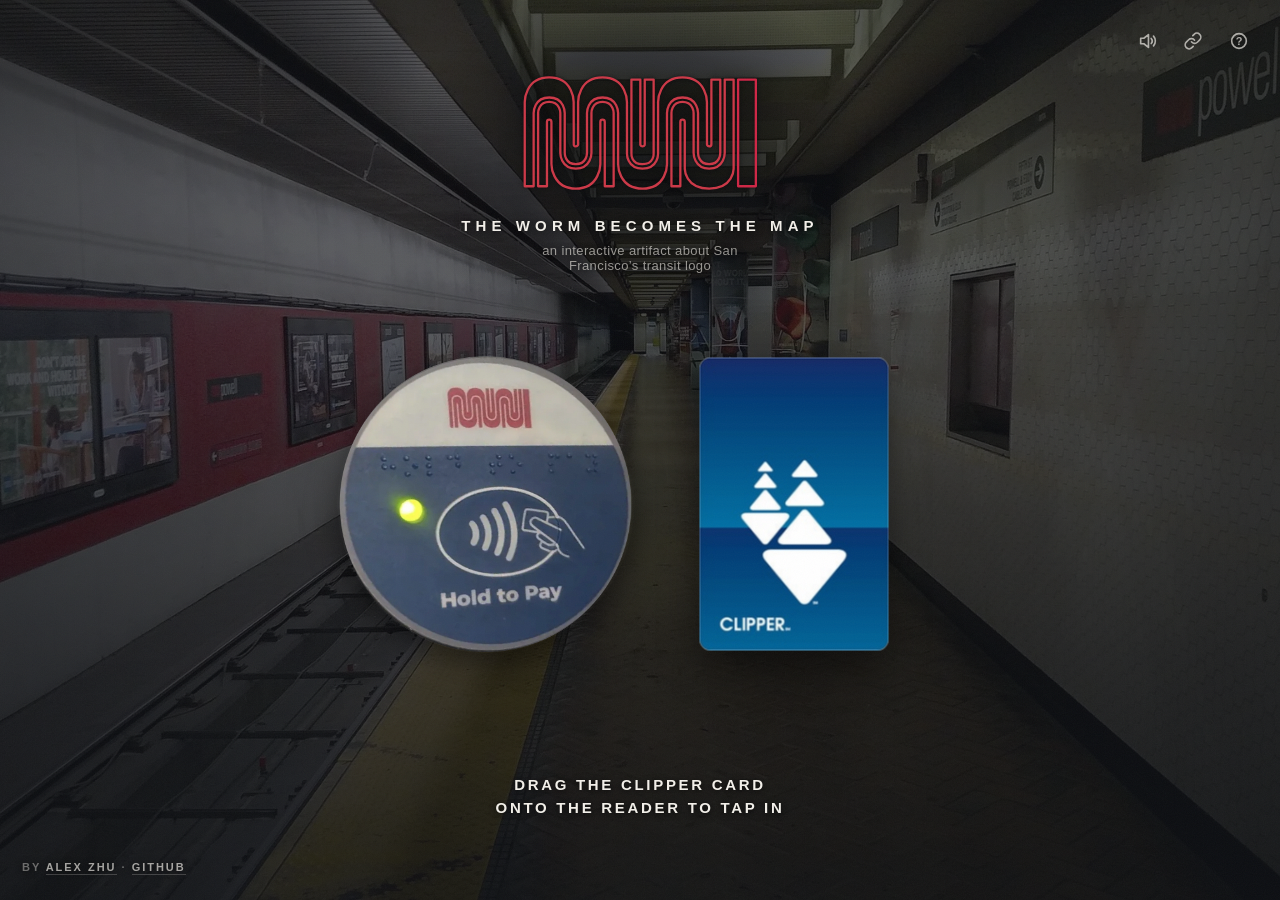
==== commit 4fc1b1eb: "webp revolution" ====
--- a/index.html
+++ b/index.html
@@ -29,7 +29,17 @@
 <meta name="twitter:description" content="San Francisco’s Muni “worm” wordmark draws itself, then morphs into the real Muni Metro light-rail map. Tap in and explore." />
 <meta name="twitter:image" content="https://muniworm.vercel.app/og-image.png" />
 
+<!-- preload the intro art so it paints immediately (CSS background-images are otherwise only fetched
+     after the stylesheet parses + the elements lay out → the visible half-second pop-in) -->
+<link rel="preload" as="image" href="clipper-reader.webp" fetchpriority="high" />
+<link rel="preload" as="image" href="clipper-card.png" fetchpriority="high" />
+
 <link rel="stylesheet" href="styles.css" />
+
+<!-- Vercel Web Analytics (no build step — the script-tag form of @vercel/analytics' inject()).
+     Served by Vercel at deploy time once Analytics is enabled for the project; 404s locally, which is expected. -->
+<script>window.va = window.va || function () { (window.vaq = window.vaq || []).push(arguments); };</script>
+<script defer src="/_vercel/insights/script.js"></script>
 </head>
 <body>
   <div class="bg"></div>
@@ -102,7 +112,7 @@
           </filter>
           <clipPath id="frame"><rect x="0" y="-20" width="1200" height="760"/></clipPath>
         </defs>
-        <g id="land" clip-path="url(#frame)"><path id="landPath" filter="url(#goo)" d="M756.9 -51.8 L760.7 -51.2 L764.4 -49.7 L768.2 -47.6 L771.9 -44.6 L775.7 -40.8 L779.1 -38.0 L782.3 -36.2 L785.1 -35.2 L787.6 -35.2 L789.4 -35.5 L790.7 -36.2 L791.3 -37.1 L791.3 -38.3 L791.9 -39.0 L793.2 -39.0 L795.1 -38.3 L797.6 -37.1 L799.3 -36.6 L800.2 -36.9 L800.4 -38.0 L799.8 -39.9 L799.6 -41.6 L799.9 -43.2 L800.7 -44.6 L801.9 -45.8 L803.8 -46.9 L806.3 -47.9 L809.4 -48.7 L813.2 -49.3 L815.9 -49.4 L817.4 -49.1 L817.9 -48.3 L817.3 -47.1 L817.4 -46.3 L818.4 -46.0 L820.1 -46.2 L822.6 -46.8 L824.6 -46.8 L826.2 -46.2 L827.3 -44.9 L827.9 -43.0 L828.4 -41.0 L828.7 -38.8 L828.8 -36.5 L828.8 -34.0 L828.5 -31.9 L827.9 -30.4 L826.9 -29.3 L825.7 -28.7 L825.4 -28.0 L826.0 -27.4 L827.6 -26.8 L830.1 -26.2 L831.8 -26.5 L832.7 -27.7 L832.9 -29.9 L832.3 -33.0 L832.3 -35.4 L832.9 -36.9 L834.1 -37.7 L836.0 -37.7 L837.4 -36.5 L838.4 -34.0 L838.8 -30.2 L838.8 -25.2 L839.1 -21.6 L839.8 -19.4 L840.7 -18.7 L841.9 -19.3 L843.0 -20.4 L844.0 -21.9 L844.8 -24.0 L845.4 -26.5 L846.2 -28.3 L847.1 -29.6 L848.2 -30.2 L849.4 -30.2 L850.1 -29.3 L850.1 -27.4 L849.4 -24.6 L848.2 -20.8 L847.6 -18.0 L847.6 -16.2 L848.2 -15.2 L849.4 -15.2 L850.7 -15.8 L851.9 -17.1 L853.2 -19.0 L854.4 -21.5 L855.5 -22.9 L856.5 -23.2 L857.3 -22.4 L857.9 -20.5 L858.0 -18.8 L857.7 -17.2 L856.9 -15.8 L855.7 -14.6 L855.9 -14.1 L857.4 -14.4 L860.4 -15.5 L864.8 -17.4 L867.9 -17.1 L869.8 -14.6 L870.4 -9.9 L869.8 -3.0 L870.1 1.7 L871.3 4.2 L873.5 4.5 L876.6 2.6 L879.1 1.5 L881.0 1.2 L882.3 1.7 L882.9 2.9 L882.9 4.2 L882.3 5.4 L881.0 6.7 L879.1 7.9 L878.5 8.7 L879.1 9.0 L881.0 8.8 L884.1 8.2 L886.0 8.2 L886.6 8.8 L886.0 10.1 L884.1 12.0 L883.4 13.2 L883.7 13.8 L885.1 13.8 L887.6 13.2 L889.6 13.4 L891.2 14.3 L892.3 16.0 L892.9 18.5 L893.7 20.4 L894.6 21.7 L895.7 22.3 L896.9 22.3 L897.9 22.6 L898.5 23.2 L898.8 24.2 L898.8 25.4 L898.2 26.7 L896.9 27.9 L895.1 29.2 L892.6 30.4 L890.7 31.8 L889.4 33.4 L888.8 35.1 L888.8 37.0 L889.3 38.4 L890.2 39.3 L891.6 39.8 L893.5 39.8 L894.9 40.3 L895.9 41.2 L896.3 42.6 L896.3 44.5 L897.3 45.6 L899.1 45.9 L901.9 45.4 L905.7 44.2 L908.2 43.5 L909.4 43.5 L909.4 44.2 L908.2 45.4 L907.7 46.5 L908.0 47.4 L909.1 48.2 L911.0 48.8 L911.9 49.8 L911.9 51.0 L911.0 52.6 L909.1 54.5 L908.0 56.3 L907.7 58.2 L908.2 60.1 L909.4 62.0 L910.9 63.1 L912.4 63.4 L914.1 62.9 L916.0 61.7 L917.7 60.9 L919.3 60.6 L920.7 60.7 L921.9 61.3 L922.6 62.1 L922.6 63.1 L921.9 64.2 L920.7 65.4 L919.8 67.1 L919.1 69.3 L918.8 72.0 L918.8 75.1 L919.8 78.2 L921.6 81.3 L924.4 84.5 L928.2 87.6 L931.3 90.7 L933.8 93.8 L935.7 97.0 L936.9 100.1 L939.0 102.1 L941.8 103.1 L945.4 102.9 L949.8 101.7 L952.3 101.3 L952.9 102.0 L951.6 103.5 L948.5 106.0 L947.1 107.8 L947.4 108.7 L949.4 108.8 L953.2 108.2 L956.0 108.1 L957.9 108.4 L958.8 109.2 L958.8 110.4 L958.0 111.5 L956.5 112.4 L954.1 113.2 L951.0 113.8 L949.4 114.6 L949.4 115.6 L951.0 116.7 L954.1 117.9 L955.9 118.8 L956.2 119.5 L955.1 119.8 L952.6 119.8 L950.5 120.1 L949.0 120.7 L947.9 121.7 L947.3 122.9 L947.7 123.8 L949.3 124.5 L951.9 124.8 L955.7 124.8 L958.7 125.6 L960.9 127.1 L962.3 129.5 L962.9 132.6 L962.1 134.9 L959.9 136.5 L956.3 137.3 L951.3 137.3 L947.6 137.6 L945.1 138.2 L943.8 139.2 L943.8 140.4 L944.6 141.3 L946.2 142.0 L948.5 142.3 L951.6 142.3 L953.2 142.4 L953.2 142.8 L951.6 143.2 L948.5 143.8 L946.2 144.6 L944.6 145.6 L943.8 146.7 L943.8 147.9 L944.3 148.8 L945.2 149.5 L946.6 149.8 L948.5 149.8 L949.4 150.3 L949.4 151.2 L948.5 152.6 L946.6 154.5 L946.3 156.0 L947.6 157.3 L950.4 158.2 L954.8 158.8 L956.9 159.3 L956.9 159.6 L954.8 159.8 L950.4 159.8 L947.1 160.1 L944.9 160.7 L943.8 161.7 L943.8 162.9 L944.6 163.8 L946.2 164.5 L948.5 164.8 L951.6 164.8 L953.2 165.1 L953.2 165.7 L951.6 166.7 L948.5 167.9 L947.1 169.0 L947.4 169.9 L949.4 170.7 L953.2 171.3 L956.2 171.2 L958.4 170.3 L959.8 168.5 L960.4 166.0 L961.0 165.6 L961.6 167.1 L962.3 170.7 L962.9 176.3 L962.9 180.9 L962.3 184.3 L961.0 186.7 L959.1 187.9 L958.0 188.4 L957.7 188.1 L958.2 187.0 L959.4 185.1 L959.3 183.2 L957.7 181.3 L954.8 179.5 L950.4 177.6 L947.3 177.1 L945.4 178.1 L944.8 180.4 L945.4 184.2 L944.8 187.6 L942.9 190.7 L939.8 193.5 L935.4 196.0 L934.0 198.2 L935.5 200.1 L940.1 201.7 L947.6 202.9 L953.2 204.3 L956.9 205.9 L958.8 207.6 L958.8 209.5 L958.2 210.9 L956.9 211.8 L955.1 212.3 L952.6 212.3 L950.7 212.6 L949.4 213.2 L948.8 214.2 L948.8 215.4 L950.5 216.3 L954.0 217.0 L959.1 217.3 L966.0 217.3 L971.3 218.4 L975.1 220.6 L977.3 223.8 L977.9 228.2 L977.1 230.9 L974.9 231.8 L971.3 231.0 L966.3 228.5 L961.9 226.7 L958.2 225.4 L955.1 224.8 L952.6 224.8 L950.7 225.4 L949.4 226.7 L948.8 228.5 L948.8 231.0 L949.3 232.9 L950.2 234.2 L951.6 234.8 L953.5 234.8 L954.9 235.4 L955.9 236.7 L956.3 238.5 L956.3 241.0 L957.1 243.2 L958.7 245.1 L961.0 246.7 L964.1 247.9 L966.5 249.2 L968.0 250.4 L968.8 251.7 L968.8 252.9 L968.0 253.5 L966.5 253.5 L964.1 252.9 L961.0 251.7 L958.8 251.5 L957.6 252.4 L957.3 254.5 L957.9 257.6 L959.3 260.3 L961.5 262.4 L964.4 264.2 L968.2 265.4 L970.1 266.3 L970.1 267.0 L968.2 267.3 L964.4 267.3 L962.4 267.6 L962.1 268.2 L963.5 269.2 L966.6 270.4 L967.9 271.5 L967.3 272.4 L964.8 273.2 L960.4 273.8 L956.6 275.7 L953.5 278.8 L951.0 283.2 L949.1 288.8 L949.1 292.8 L951.0 294.9 L954.8 295.4 L960.4 294.2 L964.8 294.0 L967.9 294.9 L969.8 297.0 L970.4 300.1 L970.9 301.3 L971.2 300.7 L971.3 298.2 L971.3 293.8 L971.5 291.3 L971.8 290.7 L972.3 292.0 L972.9 295.1 L973.5 296.7 L974.1 296.7 L974.8 295.1 L975.4 292.0 L976.2 289.6 L977.1 288.1 L978.2 287.3 L979.4 287.3 L980.7 289.3 L981.9 293.4 L983.2 299.5 L984.4 307.6 L985.4 312.3 L986.0 313.5 L986.3 311.3 L986.3 305.7 L986.6 301.5 L987.3 298.7 L988.2 297.3 L989.4 297.3 L990.4 298.8 L991.0 302.0 L991.3 306.7 L991.3 312.9 L990.5 317.8 L989.0 321.2 L986.6 323.2 L983.5 323.8 L981.2 325.7 L979.6 328.8 L978.8 333.2 L978.8 338.8 L979.1 343.7 L979.8 347.8 L980.7 351.0 L981.9 353.5 L981.6 355.6 L979.8 357.1 L976.3 358.2 L971.3 358.8 L968.0 359.3 L966.5 359.6 L966.6 359.8 L968.5 359.8 L969.9 360.4 L970.9 361.7 L971.3 363.5 L971.3 366.0 L972.4 368.1 L974.6 369.6 L977.9 370.7 L982.3 371.3 L985.5 372.3 L987.7 373.5 L988.8 375.1 L988.8 377.0 L990.1 378.2 L992.6 378.8 L996.3 378.8 L1001.3 378.2 L1005.2 379.3 L1008.0 382.1 L1009.8 386.7 L1010.4 392.9 L1007.1 397.9 L999.9 401.7 L988.8 404.2 L973.8 405.4 L962.3 406.7 L954.1 407.9 L949.4 409.2 L948.2 410.4 L945.2 410.9 L940.5 410.6 L934.1 409.5 L926.0 407.6 L919.9 406.7 L915.9 406.7 L913.8 407.6 L913.8 409.5 L914.4 411.2 L915.7 412.8 L917.6 414.2 L920.1 415.4 L927.6 416.2 L940.1 416.5 L957.6 416.3 L980.1 415.7 L997.3 416.2 L1009.1 417.8 L1015.7 420.4 L1016.9 424.2 L1018.7 426.8 L1020.9 428.4 L1023.5 428.8 L1026.6 428.2 L1029.9 429.3 L1033.4 432.1 L1036.9 436.7 L1040.7 442.9 L1044.1 448.1 L1047.3 452.1 L1050.1 455.1 L1052.6 457.0 L1054.3 458.8 L1055.2 460.7 L1055.4 462.6 L1054.8 464.5 L1052.4 465.9 L1048.4 466.8 L1042.6 467.3 L1035.1 467.3 L1029.4 467.8 L1025.7 468.7 L1023.8 470.1 L1023.8 472.0 L1024.4 473.7 L1025.7 475.3 L1027.6 476.7 L1030.1 477.9 L1033.5 478.7 L1037.9 479.0 L1043.2 478.8 L1049.4 478.2 L1052.9 478.4 L1053.5 479.3 L1051.3 481.0 L1046.3 483.5 L1041.5 485.4 L1036.8 486.7 L1032.3 487.3 L1027.9 487.3 L1024.3 487.0 L1021.5 486.3 L1019.4 485.4 L1018.2 484.2 L1016.9 484.0 L1015.7 484.9 L1014.4 487.0 L1013.2 490.1 L1012.3 492.8 L1011.6 494.9 L1011.3 496.7 L1011.3 497.9 L1011.6 498.8 L1012.3 499.5 L1013.2 499.8 L1014.4 499.8 L1015.2 500.9 L1015.5 503.1 L1015.4 506.3 L1014.8 510.7 L1014.6 514.2 L1014.9 516.7 L1015.7 518.2 L1016.9 518.8 L1018.5 518.5 L1020.4 517.3 L1022.6 515.1 L1025.1 512.0 L1027.3 509.6 L1029.1 508.1 L1030.7 507.3 L1031.9 507.3 L1033.7 508.2 L1035.9 510.1 L1038.5 512.9 L1041.6 516.7 L1044.9 519.5 L1048.4 521.3 L1051.9 522.3 L1055.7 522.3 L1059.0 521.7 L1061.8 520.4 L1064.1 518.5 L1066.0 516.0 L1067.9 515.1 L1069.8 515.7 L1071.6 517.9 L1073.5 521.7 L1075.2 524.2 L1076.8 525.4 L1078.2 525.4 L1079.4 524.2 L1081.0 523.4 L1082.9 523.1 L1085.1 523.2 L1087.6 523.8 L1089.1 524.8 L1089.8 526.0 L1089.4 527.6 L1088.2 529.5 L1087.4 531.2 L1087.1 532.8 L1087.3 534.2 L1087.9 535.4 L1089.3 536.2 L1091.5 536.5 L1094.4 536.3 L1098.2 535.7 L1101.2 535.7 L1103.4 536.3 L1104.8 537.6 L1105.4 539.5 L1106.5 540.9 L1108.0 541.8 L1110.1 542.3 L1112.6 542.3 L1114.1 542.6 L1114.8 543.2 L1114.4 544.2 L1113.2 545.4 L1112.7 546.3 L1113.0 547.0 L1114.1 547.3 L1116.0 547.3 L1117.1 548.5 L1117.4 551.0 L1116.9 554.8 L1115.7 559.8 L1113.4 563.8 L1109.9 567.0 L1105.4 569.2 L1099.8 570.4 L1095.7 571.8 L1093.2 573.4 L1092.3 575.1 L1092.9 577.0 L1094.0 578.1 L1095.5 578.4 L1097.6 577.9 L1100.1 576.7 L1102.6 575.9 L1105.1 575.6 L1107.6 575.7 L1110.1 576.3 L1110.2 577.3 L1108.0 578.5 L1103.5 580.1 L1096.6 582.0 L1092.4 584.3 L1090.9 587.1 L1091.9 590.4 L1095.7 594.2 L1097.3 596.3 L1096.6 597.0 L1093.8 596.0 L1088.8 593.5 L1085.2 592.3 L1083.0 592.3 L1082.3 593.5 L1082.9 596.0 L1084.8 598.7 L1087.9 601.5 L1092.3 604.5 L1097.9 607.6 L1101.9 610.4 L1104.4 612.9 L1105.4 615.1 L1104.8 617.0 L1103.8 618.4 L1102.6 619.3 L1101.0 619.8 L1099.1 619.8 L1097.1 619.2 L1094.9 617.9 L1092.6 616.0 L1090.1 613.5 L1087.9 612.1 L1086.0 611.8 L1084.4 612.6 L1083.2 614.5 L1084.0 617.1 L1086.8 620.6 L1091.6 624.8 L1098.5 629.8 L1103.4 633.7 L1106.2 636.5 L1106.9 638.2 L1105.7 638.8 L1103.5 638.4 L1100.4 636.8 L1096.3 634.2 L1091.3 630.4 L1087.3 628.2 L1084.1 627.6 L1081.9 628.5 L1080.7 631.0 L1081.0 633.8 L1082.9 637.0 L1086.3 640.4 L1091.3 644.2 L1093.8 646.0 L1093.8 646.0 L1091.3 644.2 L1086.3 640.4 L1082.1 638.2 L1078.7 637.6 L1076.0 638.5 L1074.1 641.0 L1073.7 643.7 L1074.6 646.5 L1076.9 649.5 L1080.7 652.6 L1082.7 654.5 L1083.0 655.1 L1081.6 654.5 L1078.5 652.6 L1075.9 650.9 L1073.7 649.3 L1071.9 647.9 L1070.7 646.7 L1069.9 645.4 L1069.6 644.2 L1069.8 642.9 L1070.4 641.7 L1070.5 640.7 L1070.2 640.1 L1069.4 639.8 L1068.2 639.8 L1067.3 639.5 L1066.6 638.8 L1066.3 637.9 L1066.3 636.7 L1065.5 635.1 L1064.0 633.2 L1061.6 631.0 L1058.5 628.5 L1055.5 626.7 L1052.7 625.4 L1050.1 624.8 L1047.6 624.8 L1045.2 624.3 L1043.0 623.4 L1041.0 622.0 L1039.1 620.1 L1036.6 618.7 L1033.5 617.8 L1029.8 617.3 L1025.4 617.3 L1022.1 617.0 L1019.9 616.3 L1018.8 615.4 L1018.8 614.2 L1018.2 612.8 L1016.9 611.2 L1015.1 609.5 L1012.6 607.6 L1010.4 604.6 L1008.5 600.6 L1006.9 595.4 L1005.7 589.2 L1004.3 584.5 L1002.7 581.3 L1001.0 579.8 L999.1 579.8 L996.9 580.9 L994.4 583.1 L991.6 586.3 L988.5 590.7 L985.4 593.8 L982.3 595.7 L979.1 596.3 L976.0 595.7 L973.5 596.2 L971.6 597.8 L970.4 600.4 L969.8 604.2 L969.6 607.0 L969.9 608.8 L970.7 609.8 L971.9 609.8 L973.4 610.4 L974.9 611.7 L976.6 613.5 L978.5 616.0 L980.4 617.9 L982.3 619.2 L984.1 619.8 L986.0 619.8 L988.7 620.9 L992.1 623.1 L996.3 626.3 L1001.3 630.7 L1004.9 634.6 L1007.1 638.1 L1007.9 641.0 L1007.3 643.5 L1005.5 646.8 L1002.7 650.9 L998.8 655.7 L993.8 661.3 L990.1 666.0 L987.6 669.8 L986.3 672.6 L986.3 674.5 L986.9 676.3 L988.2 678.2 L990.1 680.1 L992.6 682.0 L994.4 683.7 L995.7 685.3 L996.3 686.7 L996.3 687.9 L997.4 688.5 L999.6 688.5 L1002.9 687.9 L1007.3 686.7 L1010.9 686.2 L1013.7 686.5 L1015.7 687.6 L1016.9 689.5 L1015.7 690.9 L1011.9 691.8 L1005.7 692.3 L996.9 692.3 L988.2 691.7 L979.4 690.4 L970.7 688.5 L961.9 686.0 L954.9 684.8 L949.6 684.8 L946.0 686.0 L944.1 688.5 L942.1 689.9 L939.9 690.3 L937.6 689.5 L935.1 687.6 L932.4 686.2 L929.6 685.3 L926.6 684.8 L923.5 684.8 L921.0 685.3 L919.1 686.2 L917.9 687.6 L917.3 689.5 L912.7 691.0 L904.3 692.3 L891.9 693.2 L875.7 693.8 L828.2 694.3 L749.4 694.6 L639.4 694.8 L498.2 694.8 L391.0 689.9 L317.9 680.3 L278.8 665.7 L273.8 646.3 L269.4 627.4 L265.7 609.0 L262.6 591.0 L260.1 573.5 L257.9 554.2 L256.0 532.9 L254.4 509.8 L253.2 484.8 L251.9 465.4 L250.7 451.7 L249.4 443.5 L248.2 441.0 L247.4 437.9 L247.1 434.2 L247.3 429.8 L247.9 424.8 L247.7 418.5 L246.8 411.0 L245.1 402.3 L242.6 392.3 L240.4 380.6 L238.5 367.1 L236.9 352.0 L235.7 335.1 L234.3 320.1 L232.7 307.0 L231.0 295.7 L229.1 286.3 L227.7 274.5 L226.8 260.1 L226.3 243.2 L226.3 223.8 L226.0 209.3 L225.4 199.6 L224.4 194.8 L223.2 194.8 L221.9 194.0 L220.7 192.4 L219.4 190.1 L218.2 187.0 L217.4 183.7 L217.1 180.3 L217.3 176.7 L217.9 172.9 L218.7 170.1 L219.6 168.2 L220.7 167.3 L221.9 167.3 L222.9 166.7 L223.5 165.4 L223.8 163.5 L223.8 161.0 L224.3 158.8 L225.2 157.0 L226.6 155.4 L228.5 154.2 L229.8 152.9 L230.4 151.7 L230.4 150.4 L229.8 149.2 L230.2 148.1 L231.8 147.1 L234.4 146.3 L238.2 145.7 L242.6 143.5 L247.6 139.8 L253.2 134.5 L259.4 127.6 L265.5 122.6 L271.5 119.5 L277.3 118.2 L282.9 118.8 L288.0 119.0 L292.7 118.7 L296.9 117.9 L300.7 116.7 L304.8 116.3 L309.1 117.0 L313.8 118.5 L318.8 121.0 L322.9 122.6 L326.0 123.2 L328.2 122.9 L329.4 121.7 L331.5 120.7 L334.3 120.1 L337.9 119.8 L342.3 119.8 L346.2 119.2 L349.6 117.9 L352.6 116.0 L355.1 113.5 L357.9 111.7 L361.0 110.4 L364.4 109.8 L368.2 109.8 L371.6 109.2 L374.8 107.9 L377.6 106.0 L380.1 103.5 L382.7 100.3 L385.5 96.2 L388.5 91.3 L391.6 85.7 L394.4 79.3 L396.9 72.1 L399.1 64.2 L401.0 55.4 L403.2 47.4 L405.7 40.3 L408.5 33.8 L411.6 28.2 L414.8 19.9 L417.9 9.0 L421.0 -4.6 L424.1 -20.8 L427.1 -33.0 L429.9 -41.2 L432.6 -45.2 L435.1 -45.2 L437.3 -44.4 L439.1 -42.9 L440.7 -40.5 L441.9 -37.4 L444.6 -34.9 L448.7 -33.0 L454.1 -31.8 L461.0 -31.2 L466.8 -29.7 L471.5 -27.6 L475.1 -24.6 L477.6 -20.8 L479.8 -18.2 L481.6 -16.6 L483.2 -16.2 L484.4 -16.8 L485.5 -16.8 L486.5 -16.2 L487.3 -14.9 L487.9 -13.0 L489.3 -11.2 L491.5 -9.3 L494.4 -7.4 L498.2 -5.5 L502.6 -4.1 L507.6 -3.2 L513.2 -2.7 L519.4 -2.7 L525.9 -3.3 L532.4 -4.6 L539.1 -6.5 L546.0 -9.0 L552.9 -10.8 L559.8 -12.1 L566.6 -12.7 L573.5 -12.7 L580.9 -13.3 L588.7 -14.6 L596.9 -16.5 L605.7 -19.0 L612.7 -20.8 L618.0 -22.1 L621.6 -22.7 L623.5 -22.7 L624.8 -22.4 L625.4 -21.8 L625.4 -20.8 L624.8 -19.6 L627.4 -19.0 L633.4 -19.0 L642.6 -19.6 L655.1 -20.8 L664.9 -21.2 L672.1 -20.5 L676.6 -19.0 L678.5 -16.5 L680.2 -14.7 L681.8 -13.8 L683.2 -13.7 L684.4 -14.3 L685.4 -15.2 L686.0 -16.5 L686.3 -18.0 L686.3 -19.9 L685.9 -21.5 L684.9 -22.7 L683.5 -23.7 L681.6 -24.3 L681.0 -24.7 L681.6 -25.1 L683.5 -25.2 L686.6 -25.2 L689.0 -25.7 L690.5 -26.6 L691.3 -28.0 L691.3 -29.9 L691.9 -31.3 L693.2 -32.2 L695.1 -32.7 L697.6 -32.7 L699.6 -32.2 L701.2 -31.3 L702.3 -29.9 L702.9 -28.0 L703.8 -26.9 L705.1 -26.6 L706.6 -27.1 L708.5 -28.3 L710.4 -29.1 L712.3 -29.4 L714.1 -29.3 L716.0 -28.7 L717.6 -29.0 L718.8 -30.2 L719.8 -32.4 L720.4 -35.5 L720.9 -36.9 L721.2 -36.6 L721.3 -34.6 L721.3 -30.8 L721.6 -27.6 L722.3 -24.7 L723.2 -22.4 L724.4 -20.5 L726.2 -19.0 L728.4 -17.7 L731.0 -16.8 L734.1 -16.2 L737.1 -16.2 L739.9 -16.8 L742.6 -18.0 L745.1 -19.9 L746.8 -21.6 L747.7 -23.2 L747.9 -24.6 L747.3 -25.8 L747.1 -26.8 L747.4 -27.4 L748.2 -27.7 L749.4 -27.7 L749.9 -28.3 L749.6 -29.6 L748.5 -31.5 L746.6 -34.0 L746.0 -35.5 L746.6 -36.2 L748.5 -35.8 L751.6 -34.6 L754.0 -33.3 L755.5 -32.1 L756.3 -30.8 L756.3 -29.6 L757.1 -28.7 L758.7 -28.0 L761.0 -27.7 L764.1 -27.7 L765.9 -27.9 L766.2 -28.2 L765.1 -28.7 L762.6 -29.3 L761.0 -30.1 L760.4 -31.0 L760.7 -32.1 L761.9 -33.3 L763.4 -34.1 L764.9 -34.4 L766.6 -34.3 L768.5 -33.7 L768.7 -34.3 L767.1 -36.2 L763.8 -39.3 L758.8 -43.7 L755.1 -47.1 L752.6 -49.6 L751.3 -51.2 L751.3 -51.8 L752.3 -52.1 L754.1 -52.1ZM1025.7 -205.2 L1026.9 -205.2 L1027.7 -204.7 L1028.0 -203.8 L1027.9 -202.4 L1027.3 -200.5 L1028.5 -198.7 L1031.6 -196.8 L1036.6 -194.9 L1043.5 -193.0 L1050.2 -188.3 L1056.8 -180.8 L1063.2 -170.5 L1069.4 -157.4 L1074.6 -147.1 L1078.7 -139.6 L1081.6 -134.9 L1083.5 -133.0 L1084.6 -130.7 L1084.9 -127.9 L1084.4 -124.6 L1083.2 -120.8 L1083.4 -117.9 L1084.9 -115.7 L1087.9 -114.3 L1092.3 -113.7 L1094.3 -113.2 L1094.0 -112.9 L1091.3 -112.7 L1086.3 -112.7 L1082.6 -112.1 L1080.1 -110.8 L1078.8 -109.0 L1078.8 -106.5 L1078.5 -104.3 L1077.9 -102.4 L1076.9 -100.8 L1075.7 -99.6 L1072.6 -97.7 L1067.6 -95.2 L1060.7 -92.1 L1051.9 -88.3 L1045.7 -84.3 L1041.9 -79.9 L1040.7 -75.2 L1041.9 -70.2 L1044.0 -66.0 L1046.8 -62.6 L1050.4 -59.9 L1054.8 -58.0 L1058.8 -57.4 L1062.6 -58.0 L1066.0 -59.9 L1069.1 -63.0 L1072.4 -65.4 L1075.9 -66.9 L1079.4 -67.7 L1083.2 -67.7 L1086.2 -68.0 L1088.4 -68.7 L1089.8 -69.6 L1090.4 -70.8 L1091.5 -71.9 L1093.0 -72.9 L1095.1 -73.7 L1097.6 -74.3 L1099.9 -74.6 L1102.1 -74.6 L1104.1 -74.3 L1106.0 -73.7 L1107.3 -72.6 L1107.9 -71.0 L1107.9 -69.0 L1107.3 -66.5 L1106.0 -64.1 L1104.1 -61.9 L1101.6 -59.9 L1098.5 -58.0 L1096.3 -54.7 L1095.1 -50.1 L1094.8 -44.0 L1095.4 -36.5 L1095.5 -30.4 L1095.2 -25.7 L1094.4 -22.4 L1093.2 -20.5 L1089.6 -19.4 L1083.7 -19.1 L1075.4 -19.6 L1064.8 -20.8 L1055.4 -23.0 L1047.3 -26.2 L1040.4 -30.2 L1034.8 -35.2 L1030.9 -39.4 L1028.7 -42.9 L1028.2 -45.5 L1029.4 -47.4 L1030.5 -50.5 L1031.5 -54.9 L1032.3 -60.5 L1032.9 -67.4 L1032.4 -74.4 L1030.9 -81.6 L1028.2 -89.0 L1024.4 -96.5 L1021.2 -102.1 L1018.4 -105.8 L1016.0 -107.7 L1014.1 -107.7 L1012.9 -108.2 L1012.3 -109.1 L1012.3 -110.5 L1012.9 -112.4 L1011.9 -116.2 L1009.4 -121.8 L1005.4 -129.3 L999.8 -138.7 L995.5 -146.6 L992.7 -153.2 L991.3 -158.3 L991.3 -162.1 L991.8 -166.2 L992.7 -170.5 L994.1 -175.2 L996.0 -180.2 L998.4 -184.3 L1001.2 -187.4 L1004.4 -189.6 L1008.2 -190.8 L1011.6 -192.4 L1014.8 -194.3 L1017.6 -196.5 L1020.1 -199.0 L1021.9 -201.0 L1023.2 -202.6 L1023.8 -203.7 L1023.8 -204.3 L1024.1 -204.7 L1024.8 -205.1Z M885.1 182.8 L890.3 177.4 L896.0 171.5 L901.9 165.7 L907.6 160.0 L910.8 157.4 L909.8 159.8 L909.3 158.7 L909.9 151.8 L910.4 144.2 L910.9 136.2 L911.5 129.0 L911.7 124.2 L910.9 117.9 L910.0 108.1 L908.6 97.1 L907.8 85.6 L908.8 84.4 L910.8 89.2 L908.4 87.1 L911.2 84.5 L897.3 89.5 L900.5 89.2 L874.5 62.5 L883.0 55.1 L911.3 47.3 L928.5 55.7 L936.6 62.3 L943.5 70.8 L944.9 82.5 L945.7 93.5 L947.0 104.0 L947.9 114.1 L948.9 122.4 L948.7 131.0 L948.1 138.9 L947.6 146.7 L947.0 154.6 L946.4 162.6 L945.0 172.0 L939.8 180.8 L933.5 186.8 L928.0 192.3 L922.5 197.7 L917.1 203.3 L911.6 208.9Z"/></g>
+        <g id="land" clip-path="url(#frame)"><path id="landPath" filter="url(#goo)" d="M756.9 -51.8 L760.7 -51.2 L764.4 -49.7 L768.2 -47.6 L771.9 -44.6 L775.7 -40.8 L779.1 -38.0 L782.3 -36.2 L785.1 -35.2 L787.6 -35.2 L789.4 -35.5 L790.7 -36.2 L791.3 -37.1 L791.3 -38.3 L791.9 -39.0 L793.2 -39.0 L795.1 -38.3 L797.6 -37.1 L799.3 -36.6 L800.2 -36.9 L800.4 -38.0 L799.8 -39.9 L799.6 -41.6 L799.9 -43.2 L800.7 -44.6 L801.9 -45.8 L803.8 -46.9 L806.3 -47.9 L809.4 -48.7 L813.2 -49.3 L815.9 -49.4 L817.4 -49.1 L817.9 -48.3 L817.3 -47.1 L817.4 -46.3 L818.4 -46.0 L820.1 -46.2 L822.6 -46.8 L824.6 -46.8 L826.2 -46.2 L827.3 -44.9 L827.9 -43.0 L828.4 -41.0 L828.7 -38.8 L828.8 -36.5 L828.8 -34.0 L828.5 -31.9 L827.9 -30.4 L826.9 -29.3 L825.7 -28.7 L825.4 -28.0 L826.0 -27.4 L827.6 -26.8 L830.1 -26.2 L831.8 -26.5 L832.7 -27.7 L832.9 -29.9 L832.3 -33.0 L832.3 -35.4 L832.9 -36.9 L834.1 -37.7 L836.0 -37.7 L837.4 -36.5 L838.4 -34.0 L838.8 -30.2 L838.8 -25.2 L839.1 -21.6 L839.8 -19.4 L840.7 -18.7 L841.9 -19.3 L843.0 -20.4 L844.0 -21.9 L844.8 -24.0 L845.4 -26.5 L846.2 -28.3 L847.1 -29.6 L848.2 -30.2 L849.4 -30.2 L850.1 -29.3 L850.1 -27.4 L849.4 -24.6 L848.2 -20.8 L847.6 -18.0 L847.6 -16.2 L848.2 -15.2 L849.4 -15.2 L850.7 -15.8 L851.9 -17.1 L853.2 -19.0 L854.4 -21.5 L855.5 -22.9 L856.5 -23.2 L857.3 -22.4 L857.9 -20.5 L858.0 -18.8 L857.7 -17.2 L856.9 -15.8 L855.7 -14.6 L855.9 -14.1 L857.4 -14.4 L860.4 -15.5 L864.8 -17.4 L867.9 -17.1 L869.8 -14.6 L870.4 -9.9 L869.8 -3.0 L870.1 1.7 L871.3 4.2 L873.5 4.5 L876.6 2.6 L879.1 1.5 L881.0 1.2 L882.3 1.7 L882.9 2.9 L882.9 4.2 L882.3 5.4 L881.0 6.7 L879.1 7.9 L878.5 8.7 L879.1 9.0 L881.0 8.8 L884.1 8.2 L886.0 8.2 L886.6 8.8 L886.0 10.1 L884.1 12.0 L883.4 13.2 L883.7 13.8 L885.1 13.8 L887.6 13.2 L889.6 13.4 L891.2 14.3 L892.3 16.0 L892.9 18.5 L893.7 20.4 L894.6 21.7 L895.7 22.3 L896.9 22.3 L897.9 22.6 L898.5 23.2 L898.8 24.2 L898.8 25.4 L898.2 26.7 L896.9 27.9 L895.1 29.2 L892.6 30.4 L890.7 31.8 L889.4 33.4 L888.8 35.1 L888.8 37.0 L889.3 38.4 L890.2 39.3 L891.6 39.8 L893.5 39.8 L894.9 40.3 L895.9 41.2 L896.3 42.6 L896.3 44.5 L897.3 45.6 L899.1 45.9 L901.9 45.4 L905.7 44.2 L908.2 43.5 L909.4 43.5 L909.4 44.2 L908.2 45.4 L907.7 46.5 L908.0 47.4 L909.1 48.2 L911.0 48.8 L911.9 49.8 L911.9 51.0 L911.0 52.6 L909.1 54.5 L908.0 56.3 L907.7 58.2 L908.2 60.1 L909.4 62.0 L910.9 63.1 L912.4 63.4 L914.1 62.9 L916.0 61.7 L917.7 60.9 L919.3 60.6 L920.7 60.7 L921.9 61.3 L922.6 62.1 L922.6 63.1 L921.9 64.2 L920.7 65.4 L919.8 67.1 L919.1 69.3 L918.8 72.0 L918.8 75.1 L919.8 78.2 L921.6 81.3 L924.4 84.5 L928.2 87.6 L931.3 90.7 L933.8 93.8 L935.7 97.0 L936.9 100.1 L939.0 102.1 L941.8 103.1 L945.4 102.9 L949.8 101.7 L952.3 101.3 L952.9 102.0 L951.6 103.5 L948.5 106.0 L947.1 107.8 L947.4 108.7 L949.4 108.8 L953.2 108.2 L956.0 108.1 L957.9 108.4 L958.8 109.2 L958.8 110.4 L958.0 111.5 L956.5 112.4 L954.1 113.2 L951.0 113.8 L949.4 114.6 L949.4 115.6 L951.0 116.7 L954.1 117.9 L955.9 118.8 L956.2 119.5 L955.1 119.8 L952.6 119.8 L950.5 120.1 L949.0 120.7 L947.9 121.7 L947.3 122.9 L947.7 123.8 L949.3 124.5 L951.9 124.8 L955.7 124.8 L958.7 125.6 L960.9 127.1 L962.3 129.5 L962.9 132.6 L962.1 134.9 L959.9 136.5 L956.3 137.3 L951.3 137.3 L947.6 137.6 L945.1 138.2 L943.8 139.2 L943.8 140.4 L944.6 141.3 L946.2 142.0 L948.5 142.3 L951.6 142.3 L953.2 142.4 L953.2 142.8 L951.6 143.2 L948.5 143.8 L946.2 144.6 L944.6 145.6 L943.8 146.7 L943.8 147.9 L944.3 148.8 L945.2 149.5 L946.6 149.8 L948.5 149.8 L949.4 150.3 L949.4 151.2 L948.5 152.6 L946.6 154.5 L946.3 156.0 L947.6 157.3 L950.4 158.2 L954.8 158.8 L956.9 159.3 L956.9 159.6 L954.8 159.8 L950.4 159.8 L947.1 160.1 L944.9 160.7 L943.8 161.7 L943.8 162.9 L944.6 163.8 L946.2 164.5 L948.5 164.8 L951.6 164.8 L953.2 165.1 L953.2 165.7 L951.6 166.7 L948.5 167.9 L947.1 169.0 L947.4 169.9 L949.4 170.7 L953.2 171.3 L956.2 171.2 L958.4 170.3 L959.8 168.5 L960.4 166.0 L961.0 165.6 L961.6 167.1 L962.3 170.7 L962.9 176.3 L962.9 180.9 L962.3 184.3 L961.0 186.7 L959.1 187.9 L958.0 188.4 L957.7 188.1 L958.2 187.0 L959.4 185.1 L959.3 183.2 L957.7 181.3 L954.8 179.5 L950.4 177.6 L947.3 177.1 L945.4 178.1 L944.8 180.4 L945.4 184.2 L944.8 187.6 L942.9 190.7 L939.8 193.5 L935.4 196.0 L934.0 198.2 L935.5 200.1 L940.1 201.7 L947.6 202.9 L953.2 204.3 L956.9 205.9 L958.8 207.6 L958.8 209.5 L958.2 210.9 L956.9 211.8 L955.1 212.3 L952.6 212.3 L950.7 212.6 L949.4 213.2 L948.8 214.2 L948.8 215.4 L950.5 216.3 L954.0 217.0 L959.1 217.3 L966.0 217.3 L971.3 218.4 L975.1 220.6 L977.3 223.8 L977.9 228.2 L977.1 230.9 L974.9 231.8 L971.3 231.0 L966.3 228.5 L961.9 226.7 L958.2 225.4 L955.1 224.8 L952.6 224.8 L950.7 225.4 L949.4 226.7 L948.8 228.5 L948.8 231.0 L949.3 232.9 L950.2 234.2 L951.6 234.8 L953.5 234.8 L954.9 235.4 L955.9 236.7 L956.3 238.5 L956.3 241.0 L957.1 243.2 L958.7 245.1 L961.0 246.7 L964.1 247.9 L966.5 249.2 L968.0 250.4 L968.8 251.7 L968.8 252.9 L968.0 253.5 L966.5 253.5 L964.1 252.9 L961.0 251.7 L958.8 251.5 L957.6 252.4 L957.3 254.5 L957.9 257.6 L959.3 260.3 L961.5 262.4 L964.4 264.2 L968.2 265.4 L970.1 266.3 L970.1 267.0 L968.2 267.3 L964.4 267.3 L962.4 267.6 L962.1 268.2 L963.5 269.2 L966.6 270.4 L967.9 271.5 L967.3 272.4 L964.8 273.2 L960.4 273.8 L956.6 275.7 L953.5 278.8 L951.0 283.2 L949.1 288.8 L949.1 292.8 L951.0 294.9 L954.8 295.4 L960.4 294.2 L964.8 294.0 L967.9 294.9 L969.8 297.0 L970.4 300.1 L970.9 301.3 L971.2 300.7 L971.3 298.2 L971.3 293.8 L971.5 291.3 L971.8 290.7 L972.3 292.0 L972.9 295.1 L973.5 296.7 L974.1 296.7 L974.8 295.1 L975.4 292.0 L976.2 289.6 L977.1 288.1 L978.2 287.3 L979.4 287.3 L980.7 289.3 L981.9 293.4 L983.2 299.5 L984.4 307.6 L985.4 312.3 L986.0 313.5 L986.3 311.3 L986.3 305.7 L986.6 301.5 L987.3 298.7 L988.2 297.3 L989.4 297.3 L990.4 298.8 L991.0 302.0 L991.3 306.7 L991.3 312.9 L990.5 317.8 L989.0 321.2 L986.6 323.2 L983.5 323.8 L981.2 325.7 L979.6 328.8 L978.8 333.2 L978.8 338.8 L979.1 343.7 L979.8 347.8 L980.7 351.0 L981.9 353.5 L981.6 355.6 L979.8 357.1 L976.3 358.2 L971.3 358.8 L968.0 359.3 L966.5 359.6 L966.6 359.8 L968.5 359.8 L969.9 360.4 L970.9 361.7 L971.3 363.5 L971.3 366.0 L972.4 368.1 L974.6 369.6 L977.9 370.7 L982.3 371.3 L985.5 372.3 L987.7 373.5 L988.8 375.1 L988.8 377.0 L990.1 378.2 L992.6 378.8 L996.3 378.8 L1001.3 378.2 L1005.2 379.3 L1008.0 382.1 L1009.8 386.7 L1010.4 392.9 L1007.1 397.9 L999.9 401.7 L988.8 404.2 L973.8 405.4 L962.3 406.7 L954.1 407.9 L949.4 409.2 L948.2 410.4 L945.2 410.9 L940.5 410.6 L934.1 409.5 L926.0 407.6 L919.9 406.7 L915.9 406.7 L913.8 407.6 L913.8 409.5 L914.4 411.2 L915.7 412.8 L917.6 414.2 L920.1 415.4 L927.6 416.2 L940.1 416.5 L957.6 416.3 L980.1 415.7 L997.3 416.2 L1009.1 417.8 L1015.7 420.4 L1016.9 424.2 L1018.7 426.8 L1020.9 428.4 L1023.5 428.8 L1026.6 428.2 L1029.9 429.3 L1033.4 432.1 L1036.9 436.7 L1040.7 442.9 L1044.1 448.1 L1047.3 452.1 L1050.1 455.1 L1052.6 457.0 L1054.3 458.8 L1055.2 460.7 L1055.4 462.6 L1054.8 464.5 L1052.4 465.9 L1048.4 466.8 L1042.6 467.3 L1035.1 467.3 L1029.4 467.8 L1025.7 468.7 L1023.8 470.1 L1023.8 472.0 L1024.4 473.7 L1025.7 475.3 L1027.6 476.7 L1030.1 477.9 L1033.5 478.7 L1037.9 479.0 L1043.2 478.8 L1049.4 478.2 L1052.9 478.4 L1053.5 479.3 L1051.3 481.0 L1046.3 483.5 L1041.5 485.4 L1036.8 486.7 L1032.3 487.3 L1027.9 487.3 L1024.3 487.0 L1021.5 486.3 L1019.4 485.4 L1018.2 484.2 L1016.9 484.0 L1015.7 484.9 L1014.4 487.0 L1013.2 490.1 L1012.3 492.8 L1011.6 494.9 L1011.3 496.7 L1011.3 497.9 L1011.6 498.8 L1012.3 499.5 L1013.2 499.8 L1014.4 499.8 L1015.2 500.9 L1015.5 503.1 L1015.4 506.3 L1014.8 510.7 L1014.6 514.2 L1014.9 516.7 L1015.7 518.2 L1016.9 518.8 L1018.5 518.5 L1020.4 517.3 L1022.6 515.1 L1025.1 512.0 L1027.3 509.6 L1029.1 508.1 L1030.7 507.3 L1031.9 507.3 L1033.7 508.2 L1035.9 510.1 L1038.5 512.9 L1041.6 516.7 L1044.9 519.5 L1048.4 521.3 L1051.9 522.3 L1055.7 522.3 L1059.0 521.7 L1061.8 520.4 L1064.1 518.5 L1066.0 516.0 L1067.9 515.1 L1069.8 515.7 L1071.6 517.9 L1073.5 521.7 L1075.2 524.2 L1076.8 525.4 L1078.2 525.4 L1079.4 524.2 L1081.0 523.4 L1082.9 523.1 L1085.1 523.2 L1087.6 523.8 L1089.1 524.8 L1089.8 526.0 L1089.4 527.6 L1088.2 529.5 L1087.4 531.2 L1087.1 532.8 L1087.3 534.2 L1087.9 535.4 L1089.3 536.2 L1091.5 536.5 L1094.4 536.3 L1098.2 535.7 L1101.2 535.7 L1103.4 536.3 L1104.8 537.6 L1105.4 539.5 L1106.5 540.9 L1108.0 541.8 L1110.1 542.3 L1112.6 542.3 L1114.1 542.6 L1114.8 543.2 L1114.4 544.2 L1113.2 545.4 L1112.7 546.3 L1113.0 547.0 L1114.1 547.3 L1116.0 547.3 L1117.1 548.5 L1117.4 551.0 L1116.9 554.8 L1115.7 559.8 L1113.4 563.8 L1109.9 567.0 L1105.4 569.2 L1099.8 570.4 L1095.7 571.8 L1093.2 573.4 L1092.3 575.1 L1092.9 577.0 L1094.0 578.1 L1095.5 578.4 L1097.6 577.9 L1100.1 576.7 L1102.6 575.9 L1105.1 575.6 L1107.6 575.7 L1110.1 576.3 L1110.2 577.3 L1108.0 578.5 L1103.5 580.1 L1096.6 582.0 L1092.4 584.3 L1090.9 587.1 L1091.9 590.4 L1095.7 594.2 L1097.3 596.3 L1096.6 597.0 L1093.8 596.0 L1088.8 593.5 L1085.2 592.3 L1083.0 592.3 L1082.3 593.5 L1082.9 596.0 L1084.8 598.7 L1087.9 601.5 L1092.3 604.5 L1097.9 607.6 L1101.9 610.4 L1104.4 612.9 L1105.4 615.1 L1104.8 617.0 L1103.8 618.4 L1102.6 619.3 L1101.0 619.8 L1099.1 619.8 L1097.1 619.2 L1094.9 617.9 L1092.6 616.0 L1090.1 613.5 L1087.9 612.1 L1086.0 611.8 L1084.4 612.6 L1083.2 614.5 L1084.0 617.1 L1086.8 620.6 L1091.6 624.8 L1098.5 629.8 L1103.4 633.7 L1106.2 636.5 L1106.9 638.2 L1105.7 638.8 L1103.5 638.4 L1100.4 636.8 L1096.3 634.2 L1091.3 630.4 L1087.3 628.2 L1084.1 627.6 L1081.9 628.5 L1080.7 631.0 L1081.0 633.8 L1082.9 637.0 L1086.3 640.4 L1091.3 644.2 L1093.8 646.0 L1093.8 646.0 L1091.3 644.2 L1086.3 640.4 L1082.1 638.2 L1078.7 637.6 L1076.0 638.5 L1074.1 641.0 L1073.7 643.7 L1074.6 646.5 L1076.9 649.5 L1080.7 652.6 L1082.7 654.5 L1083.0 655.1 L1081.6 654.5 L1078.5 652.6 L1075.9 650.9 L1073.7 649.3 L1071.9 647.9 L1070.7 646.7 L1069.9 645.4 L1069.6 644.2 L1069.8 642.9 L1070.4 641.7 L1070.5 640.7 L1070.2 640.1 L1069.4 639.8 L1068.2 639.8 L1067.3 639.5 L1066.6 638.8 L1066.3 637.9 L1066.3 636.7 L1065.5 635.1 L1064.0 633.2 L1061.6 631.0 L1058.5 628.5 L1055.5 626.7 L1052.7 625.4 L1050.1 624.8 L1047.6 624.8 L1045.2 624.3 L1043.0 623.4 L1041.0 622.0 L1039.1 620.1 L1036.6 618.7 L1033.5 617.8 L1029.8 617.3 L1025.4 617.3 L1022.1 617.0 L1019.9 616.3 L1018.8 615.4 L1018.8 614.2 L1018.2 612.8 L1016.9 611.2 L1015.1 609.5 L1012.6 607.6 L1010.4 604.6 L1008.5 600.6 L1006.9 595.4 L1005.7 589.2 L1004.3 584.5 L1002.7 581.3 L1001.0 579.8 L999.1 579.8 L996.9 580.9 L994.4 583.1 L991.6 586.3 L988.5 590.7 L985.4 593.8 L982.3 595.7 L979.1 596.3 L976.0 595.7 L973.5 596.2 L971.6 597.8 L970.4 600.4 L969.8 604.2 L969.6 607.0 L969.9 608.8 L970.7 609.8 L971.9 609.8 L973.4 610.4 L974.9 611.7 L976.6 613.5 L978.5 616.0 L980.4 617.9 L982.3 619.2 L984.1 619.8 L986.0 619.8 L988.7 620.9 L992.1 623.1 L996.3 626.3 L1001.3 630.7 L1004.9 634.6 L1007.1 638.1 L1007.9 641.0 L1007.3 643.5 L1005.5 646.8 L1002.7 650.9 L998.8 655.7 L993.8 661.3 L990.1 666.0 L987.6 669.8 L986.3 672.6 L986.3 674.5 L986.9 676.3 L988.2 678.2 L990.1 680.1 L992.6 682.0 L994.4 683.7 L995.7 685.3 L996.3 686.7 L996.3 687.9 L997.4 688.5 L999.6 688.5 L1002.9 687.9 L1007.3 686.7 L1010.9 686.2 L1013.7 686.5 L1015.7 687.6 L1016.9 689.5 L1015.7 690.9 L1011.9 691.8 L1005.7 692.3 L996.9 692.3 L988.2 691.7 L979.4 690.4 L970.7 688.5 L961.9 686.0 L954.9 684.8 L949.6 684.8 L946.0 686.0 L944.1 688.5 L942.1 689.9 L939.9 690.3 L937.6 689.5 L935.1 687.6 L932.4 686.2 L929.6 685.3 L926.6 684.8 L923.5 684.8 L921.0 685.3 L919.1 686.2 L917.9 687.6 L917.3 689.5 L912.7 691.0 L904.3 692.3 L891.9 693.2 L875.7 693.8 L828.2 694.3 L749.4 694.6 L639.4 694.8 L498.2 694.8 L391.0 689.9 L317.9 680.3 L278.8 665.7 L273.8 646.3 L269.4 627.4 L265.7 609.0 L262.6 591.0 L260.1 573.5 L257.9 554.2 L256.0 532.9 L254.4 509.8 L253.2 484.8 L251.9 465.4 L250.7 451.7 L249.4 443.5 L248.2 441.0 L247.4 437.9 L247.1 434.2 L247.3 429.8 L247.9 424.8 L247.7 418.5 L246.8 411.0 L245.1 402.3 L242.6 392.3 L240.4 380.6 L238.5 367.1 L236.9 352.0 L235.7 335.1 L234.3 320.1 L232.7 307.0 L231.0 295.7 L229.1 286.3 L227.7 274.5 L226.8 260.1 L226.3 243.2 L226.3 223.8 L226.0 209.3 L225.4 199.6 L224.4 194.8 L223.2 194.8 L221.9 194.0 L220.7 192.4 L219.4 190.1 L218.2 187.0 L217.4 183.7 L217.1 180.3 L217.3 176.7 L217.9 172.9 L218.7 170.1 L219.6 168.2 L220.7 167.3 L221.9 167.3 L222.9 166.7 L223.5 165.4 L223.8 163.5 L223.8 161.0 L224.3 158.8 L225.2 157.0 L226.6 155.4 L228.5 154.2 L229.8 152.9 L230.4 151.7 L230.4 150.4 L229.8 149.2 L230.2 148.1 L231.8 147.1 L234.4 146.3 L238.2 145.7 L242.6 143.5 L247.6 139.8 L253.2 134.5 L259.4 127.6 L265.5 122.6 L271.5 119.5 L277.3 118.2 L282.9 118.8 L288.0 119.0 L292.7 118.7 L296.9 117.9 L300.7 116.7 L304.8 116.3 L309.1 117.0 L313.8 118.5 L318.8 121.0 L322.9 122.6 L326.0 123.2 L328.2 122.9 L329.4 121.7 L331.5 120.7 L334.3 120.1 L337.9 119.8 L342.3 119.8 L346.2 119.2 L349.6 117.9 L352.6 116.0 L355.1 113.5 L357.9 111.7 L361.0 110.4 L364.4 109.8 L368.2 109.8 L371.6 109.2 L374.8 107.9 L377.6 106.0 L380.1 103.5 L382.7 100.3 L385.5 96.2 L388.5 91.3 L391.6 85.7 L394.4 79.3 L396.9 72.1 L399.1 64.2 L401.0 55.4 L403.2 47.4 L405.7 40.3 L408.5 33.8 L411.6 28.2 L414.8 19.9 L417.9 9.0 L421.0 -4.6 L424.1 -20.8 L427.1 -33.0 L429.9 -41.2 L432.6 -45.2 L435.1 -45.2 L437.3 -44.4 L439.1 -42.9 L440.7 -40.5 L441.9 -37.4 L444.6 -34.9 L448.7 -33.0 L454.1 -31.8 L461.0 -31.2 L466.8 -29.7 L471.5 -27.6 L475.1 -24.6 L477.6 -20.8 L479.8 -18.2 L481.6 -16.6 L483.2 -16.2 L484.4 -16.8 L485.5 -16.8 L486.5 -16.2 L487.3 -14.9 L487.9 -13.0 L489.3 -11.2 L491.5 -9.3 L494.4 -7.4 L498.2 -5.5 L502.6 -4.1 L507.6 -3.2 L513.2 -2.7 L519.4 -2.7 L525.9 -3.3 L532.4 -4.6 L539.1 -6.5 L546.0 -9.0 L552.9 -10.8 L559.8 -12.1 L566.6 -12.7 L573.5 -12.7 L580.9 -13.3 L588.7 -14.6 L596.9 -16.5 L605.7 -19.0 L612.7 -20.8 L618.0 -22.1 L621.6 -22.7 L623.5 -22.7 L624.8 -22.4 L625.4 -21.8 L625.4 -20.8 L624.8 -19.6 L627.4 -19.0 L633.4 -19.0 L642.6 -19.6 L655.1 -20.8 L664.9 -21.2 L672.1 -20.5 L676.6 -19.0 L678.5 -16.5 L680.2 -14.7 L681.8 -13.8 L683.2 -13.7 L684.4 -14.3 L685.4 -15.2 L686.0 -16.5 L686.3 -18.0 L686.3 -19.9 L685.9 -21.5 L684.9 -22.7 L683.5 -23.7 L681.6 -24.3 L681.0 -24.7 L681.6 -25.1 L683.5 -25.2 L686.6 -25.2 L689.0 -25.7 L690.5 -26.6 L691.3 -28.0 L691.3 -29.9 L691.9 -31.3 L693.2 -32.2 L695.1 -32.7 L697.6 -32.7 L699.6 -32.2 L701.2 -31.3 L702.3 -29.9 L702.9 -28.0 L703.8 -26.9 L705.1 -26.6 L706.6 -27.1 L708.5 -28.3 L710.4 -29.1 L712.3 -29.4 L714.1 -29.3 L716.0 -28.7 L717.6 -29.0 L718.8 -30.2 L719.8 -32.4 L720.4 -35.5 L720.9 -36.9 L721.2 -36.6 L721.3 -34.6 L721.3 -30.8 L721.6 -27.6 L722.3 -24.7 L723.2 -22.4 L724.4 -20.5 L726.2 -19.0 L728.4 -17.7 L731.0 -16.8 L734.1 -16.2 L737.1 -16.2 L739.9 -16.8 L742.6 -18.0 L745.1 -19.9 L746.8 -21.6 L747.7 -23.2 L747.9 -24.6 L747.3 -25.8 L747.1 -26.8 L747.4 -27.4 L748.2 -27.7 L749.4 -27.7 L749.9 -28.3 L749.6 -29.6 L748.5 -31.5 L746.6 -34.0 L746.0 -35.5 L746.6 -36.2 L748.5 -35.8 L751.6 -34.6 L754.0 -33.3 L755.5 -32.1 L756.3 -30.8 L756.3 -29.6 L757.1 -28.7 L758.7 -28.0 L761.0 -27.7 L764.1 -27.7 L765.9 -27.9 L766.2 -28.2 L765.1 -28.7 L762.6 -29.3 L761.0 -30.1 L760.4 -31.0 L760.7 -32.1 L761.9 -33.3 L763.4 -34.1 L764.9 -34.4 L766.6 -34.3 L768.5 -33.7 L768.7 -34.3 L767.1 -36.2 L763.8 -39.3 L758.8 -43.7 L755.1 -47.1 L752.6 -49.6 L751.3 -51.2 L751.3 -51.8 L752.3 -52.1 L754.1 -52.1ZM885.1 182.8 L890.3 177.4 L896.0 171.5 L901.9 165.7 L907.6 160.0 L910.8 157.4 L909.8 159.8 L909.3 158.7 L909.9 151.8 L910.4 144.2 L910.9 136.2 L911.5 129.0 L911.7 124.2 L910.9 117.9 L910.0 108.1 L908.6 97.1 L907.8 85.6 L908.8 84.4 L910.8 89.2 L908.4 87.1 L911.2 84.5 L897.3 89.5 L900.5 89.2 L874.5 62.5 L883.0 55.1 L911.3 47.3 L928.5 55.7 L936.6 62.3 L943.5 70.8 L944.9 82.5 L945.7 93.5 L947.0 104.0 L947.9 114.1 L948.9 122.4 L948.7 131.0 L948.1 138.9 L947.6 146.7 L947.0 154.6 L946.4 162.6 L945.0 172.0 L939.8 180.8 L933.5 186.8 L928.0 192.3 L922.5 197.7 L917.1 203.3 L911.6 208.9Z"/></g>
         <g id="stations"></g>
         <g id="lines"></g>
         <g id="caps"></g>
@@ -123,6 +133,7 @@
         </button>
         <button class="winder-key" id="windNext" type="button" aria-label="Wind (right arrow)">
           <svg viewBox="0 0 24 24" aria-hidden="true"><path d="M9 5 L17 12 L9 19 Z" /></svg>
+          <span class="stop-label" aria-hidden="true">STOP</span>
         </button>
       </div>
       </div>
@@ -133,6 +144,9 @@
     <div class="hint" id="hint">drag the clipper card onto the reader to tap in</div>
     <div class="exit" id="exit">click anywhere to tap off</div>
   </main>
+
+  <!-- overhead LED "STOP REQUEST" marquee — lights up (amber dot-matrix) when you wind right at the end of the line -->
+  <div class="stopsign" id="stopsign" aria-hidden="true"><span class="stoptext">STOP REQUEST</span></div>
 
   <!-- line explorer (finished-map only): hover/tap a line -> its story. A fragment of the map itself:
        a route spine with two terminus markers brackets the card, colored to the line. -->
--- a/styles.css
+++ b/styles.css
@@ -28,7 +28,7 @@
     background:
       radial-gradient(112% 98% at 50% 37%, rgba(14,16,20,.32) 24%, rgba(14,16,20,.62) 56%, rgba(14,16,20,.93) 100%),
       linear-gradient(rgba(14,16,20,.5), rgba(14,16,20,.62)),
-      url("powell.jpg") center/cover no-repeat;
+      url("powell.webp") center/cover no-repeat;
     transition:filter 1.4s ease, transform 1.4s ease; }
   body.playing .bg{ filter:blur(8px) brightness(.4) saturate(.85); transform:scale(1.07); }
   body::before{ content:"";position:fixed;inset:0;pointer-events:none;z-index:0;
@@ -62,7 +62,7 @@
   #caps.show{ opacity:1; }
   #worm path{fill:var(--worm)}
   #worm path:nth-child(2){fill:var(--worm-i)}   /* the "i" bar is a hair more crimson in the original logo */
-  #lines, #stations{filter:drop-shadow(0 1.5px 1.5px rgba(70,40,22,.32))}
+  #lines, #linesTop, #stations{filter:drop-shadow(0 1.5px 1.5px rgba(70,40,22,.32))}
   #stations .hub{fill:var(--bg);stroke:var(--ink)}
 
   /* line legend — real-transit-map circle markers, overlaid on the map (left) */
@@ -98,6 +98,13 @@
     transition:transform .12s cubic-bezier(.3,1.4,.5,1), filter .15s ease; }
   .winder-key svg{ width:58%; height:58%; fill:#fff; stroke:none; }
   .winder-key:hover{ filter:brightness(1.08); }
+  /* easter egg: once fully wound (the next press only rings the stop-request), the wind button becomes the
+     classic red Muni "STOP" request button */
+  .winder-key .stop-label{ display:none; font:400 clamp(6px,.78vw,8.5px)/1 "Helvetica Neue",Helvetica,Arial,sans-serif;
+    letter-spacing:.02em; color:#fff; text-shadow:0 1px 1px rgba(0,0,0,.35); }
+  .winder-key.stop{ background:var(--bus-red); box-shadow:inset 0 0 0 2px rgba(255,255,255,.22); transition:background .25s ease; }
+  .winder-key.stop svg{ display:none; }
+  .winder-key.stop .stop-label{ display:block; }
   .winder-key:active, .winder-key.press{ transform:scale(.82); filter:brightness(.92); }
   .winder-key.press{ animation:winderpress .26s ease; }
   @keyframes winderpress{ 0%{transform:scale(1)} 34%{transform:scale(.8); filter:brightness(.88)} 100%{transform:scale(1)} }
@@ -119,6 +126,15 @@
     fill:none; stroke:currentColor; stroke-width:1.8; stroke-linecap:round; stroke-linejoin:round; }
   .help .qm{ stroke:none; fill:currentColor; text-anchor:middle;
     font:700 12px/1 "Helvetica Neue",Helvetica,Arial,sans-serif; }
+  /* "look here" ping on the ? — a radar ring in the accent orange. Only after the morph completes
+     (winder-ready, when the caps/legend fade in); retires once the menu's opened or controls are found. */
+  .help{ position:relative; }
+  .help::after{ content:""; position:absolute; inset:4px; border-radius:50%;
+    border:2px solid var(--bus-orange); pointer-events:none; display:none; }
+  body.winder-ready .help::after{ display:block; animation:helpPing 2.2s ease-out infinite; }
+  @keyframes helpPing{ 0%{ transform:scale(.55); opacity:.85 } 70%{ opacity:0 } 100%{ transform:scale(1.5); opacity:0 } }
+  body.winder-ready .help.seen::after{ display:none; }   /* retired on any control key (or a click on ? itself); must out-specify the winder-ready rule above */
+  @media (prefers-reduced-motion:reduce){ .help::after{ display:none; } }
   .mute .slash{ display:none; }
   .mute.muted .wave{ display:none; }       /* muted: drop the sound waves, show the slash */
   .mute.muted .slash{ display:inline; }
@@ -179,7 +195,7 @@
   /* ---- intro: reader (left) + Clipper card (right), tightened toward center for less drag travel ---- */
   .reader{ position:absolute; top:56%; left:38%; transform:translate(-50%,-50%); z-index:6;   /* centered in the frame between the title and the hint, not on raw page-center */
     width:min(33vmin,330px); height:min(33vmin,330px); border-radius:50%;
-    background:url("clipper-reader.png") center/cover no-repeat;
+    background:url("clipper-reader.webp") center/cover no-repeat;
     box-shadow:0 10px 30px rgba(0,0,0,.5), inset 0 0 0 2px rgba(0,0,0,.18);
     transition:opacity .55s ease, box-shadow .15s ease; }
   .reader.armed{ box-shadow:0 0 0 6px rgba(167,194,67,.7), 0 10px 30px rgba(0,0,0,.5); }
@@ -188,8 +204,15 @@
     aspect-ratio:200/310; height:min(36vmin,293px); border-radius:11px; cursor:grab; touch-action:none; will-change:transform;
     background:#11568f url("clipper-card.png") center/cover no-repeat;
     box-shadow:0 18px 40px rgba(0,0,0,.45);
-    transition:opacity .55s ease, transform .35s cubic-bezier(.3,1.3,.5,1); }
-  .ccard.dragging{ cursor:grabbing; transition:opacity .55s ease; z-index:30; box-shadow:0 34px 64px rgba(0,0,0,.55) }
+    transition:opacity .55s ease, transform .35s cubic-bezier(.3,1.3,.5,1);
+    animation:cardInvite 2.4s ease-in-out infinite; }   /* breathing glow → "pick me up"; 2.4s matches .hint's hintpulse so they swell in sync */
+  /* a soft halo swells and fades around the resting card; pairs with the pulsing hint text */
+  @keyframes cardInvite{
+    0%,100%{ box-shadow:0 18px 40px rgba(0,0,0,.45), 0 0 0 0 rgba(190,212,255,0); }
+    50%{ box-shadow:0 20px 44px rgba(0,0,0,.5), 0 0 26px 4px rgba(190,212,255,.5); } }
+  .ccard.dragging{ cursor:grabbing; transition:opacity .55s ease; z-index:30; box-shadow:0 34px 64px rgba(0,0,0,.55); animation:none; }   /* glow off once grabbed */
+  .ccard.placed{ animation:none; }                              /* glow off once it lands on the reader */
+  @media (prefers-reduced-motion:reduce){ .ccard{ animation:none; } }
   .hint{ position:absolute; left:50%; bottom:clamp(28px,9vh,90px); transform:translateX(-50%); z-index:8;
     font-size:clamp(12px,1.5vw,15px); letter-spacing:.18em; text-transform:uppercase; font-weight:700; color:#f3f0ea;
     text-shadow:0 1px 6px rgba(0,0,0,.85); text-align:center; max-width:min(88vw,36ch); line-height:1.5;
@@ -223,12 +246,12 @@
 
   /* ============ line explorer: focus a single line, dim the rest, show its story ============ */
   /* lines/legend only respond on the finished map */
-  #lines path{ transition:opacity .32s ease, filter .32s ease; pointer-events:none; }   /* visible lines are display-only; hit-testing lives on #hit */
+  #lines path, #linesTop path{ transition:opacity .32s ease, filter .32s ease; pointer-events:none; }   /* visible lines are display-only; hit-testing lives on #hit. #linesTop holds the lifted (focused) line */
   /* transparent hit layer, pinned on top: wide stroke = forgiving target; never reordered, so hover is stable over overlaps */
   #hit path.lnhit{ fill:transparent; stroke:transparent; stroke-width:17px; stroke-linejoin:round; pointer-events:none; }
   body.map-ready #hit path.lnhit{ pointer-events:all; cursor:pointer; }    /* hit the ribbon fill OR the padded band */
-  #lines path.dim{ opacity:.1; }                                   /* the other routes recede */
-  #lines path.hot{ filter:brightness(1.04) drop-shadow(0 0 5px rgba(0,0,0,.28)); }
+  #lines path.dim, #linesTop path.dim{ opacity:.1; }                                   /* the other routes recede */
+  #lines path.hot, #linesTop path.hot{ filter:brightness(1.04) drop-shadow(0 0 5px rgba(0,0,0,.28)); }
   #land.show.dim{ opacity:.2; transition:opacity .3s ease; } #caps.show.dim{ opacity:.22; transition:opacity .3s ease; }   /* darken landform + end caps so the chosen line pops (snappy dim-in; gentle fade back) */
   body.map-ready .legend{ pointer-events:auto; }   /* contiguous hit region: pointerleave fires only when leaving the whole list, and gaps between chips don't drop the focus */
   body.map-ready .chip{ pointer-events:auto; cursor:pointer; }
@@ -276,3 +299,36 @@
   .li-end{ white-space:nowrap; }
   .li-arrow{ flex:0 0 auto; color:var(--c); font-weight:800; font-size:14px; transform:translateY(-1px); }
 
+  /* ============ overhead LED "STOP REQUEST" marquee ============
+     Lights up when you wind right at the end of the line — the in-vehicle "stop requested" sign.
+     Two aligned amber dot grids: a dim one across the whole housing (unlit LEDs) and a bright one
+     clipped to the letters (lit LEDs). Panel padding is a multiple of the 5px dot cell so the two
+     grids stay in phase, reading as one continuous matrix with some dots lit. */
+  .stopsign{ position:fixed; top:clamp(12px,3.4vh,32px); left:50%; z-index:45; pointer-events:none;
+    padding:15px 30px;                                   /* multiples of the 5px cell → the two grids align */
+    border-radius:13px;                                  /* match the story panel / keys popover */
+    /* unlit-LED dot grid over the same warm-dark card surface the other panels use */
+    background-image:radial-gradient(circle, rgba(255,168,46,.13) 1.2px, transparent 1.7px),
+                     linear-gradient(157deg,#26201a 0%,#1a1510 52%,#120e0a 100%);
+    background-size:5px 5px, auto;
+    box-shadow:0 34px 70px -22px rgba(0,0,0,.78), inset 0 1px 0 rgba(255,255,255,.07), 0 0 0 1px rgba(0,0,0,.5);   /* shared card shadow */
+    opacity:0; transform:translateX(-50%) translateY(-14px);
+    transition:opacity .35s ease, transform .5s cubic-bezier(.2,.9,.3,1); }
+  .stopsign.show{ opacity:1; transform:translateX(-50%) translateY(0);
+    box-shadow:0 34px 70px -22px rgba(0,0,0,.78), inset 0 1px 0 rgba(255,255,255,.07), 0 0 0 1px rgba(0,0,0,.5), 0 0 36px rgba(255,150,30,.28); }   /* + amber bloom when lit */
+  .stoptext{ display:block; white-space:nowrap;
+    font:900 clamp(26px,4.4vw,44px)/1 "Arial Black","Helvetica Neue",Helvetica,Arial,sans-serif;
+    letter-spacing:.08em; text-transform:uppercase;
+    background-image:radial-gradient(circle, #ffb12c 1.2px, transparent 1.7px);   /* lit LEDs, same phase as the housing grid */
+    background-size:5px 5px;
+    -webkit-background-clip:text; background-clip:text;
+    -webkit-text-fill-color:transparent; color:transparent;
+    filter:drop-shadow(0 0 2px rgba(255,150,20,.95)) drop-shadow(0 0 7px rgba(255,120,0,.5)); }
+  .stopsign.show .stoptext{ animation:ledwarm .42s ease-out both; }   /* LED warm-up flicker on switch-on */
+  @keyframes ledwarm{
+    0%{filter:brightness(.15) drop-shadow(0 0 1px rgba(255,150,20,.4))}
+    9%{filter:brightness(1.7)} 15%{filter:brightness(.4)} 25%{filter:brightness(1.5)}
+    34%{filter:brightness(.75)} 46%{filter:brightness(1.2)}
+    100%{filter:brightness(1) drop-shadow(0 0 2px rgba(255,150,20,.95)) drop-shadow(0 0 7px rgba(255,120,0,.5))} }
+  @media (prefers-reduced-motion:reduce){ .stopsign.show .stoptext{ animation:none; } }
+
